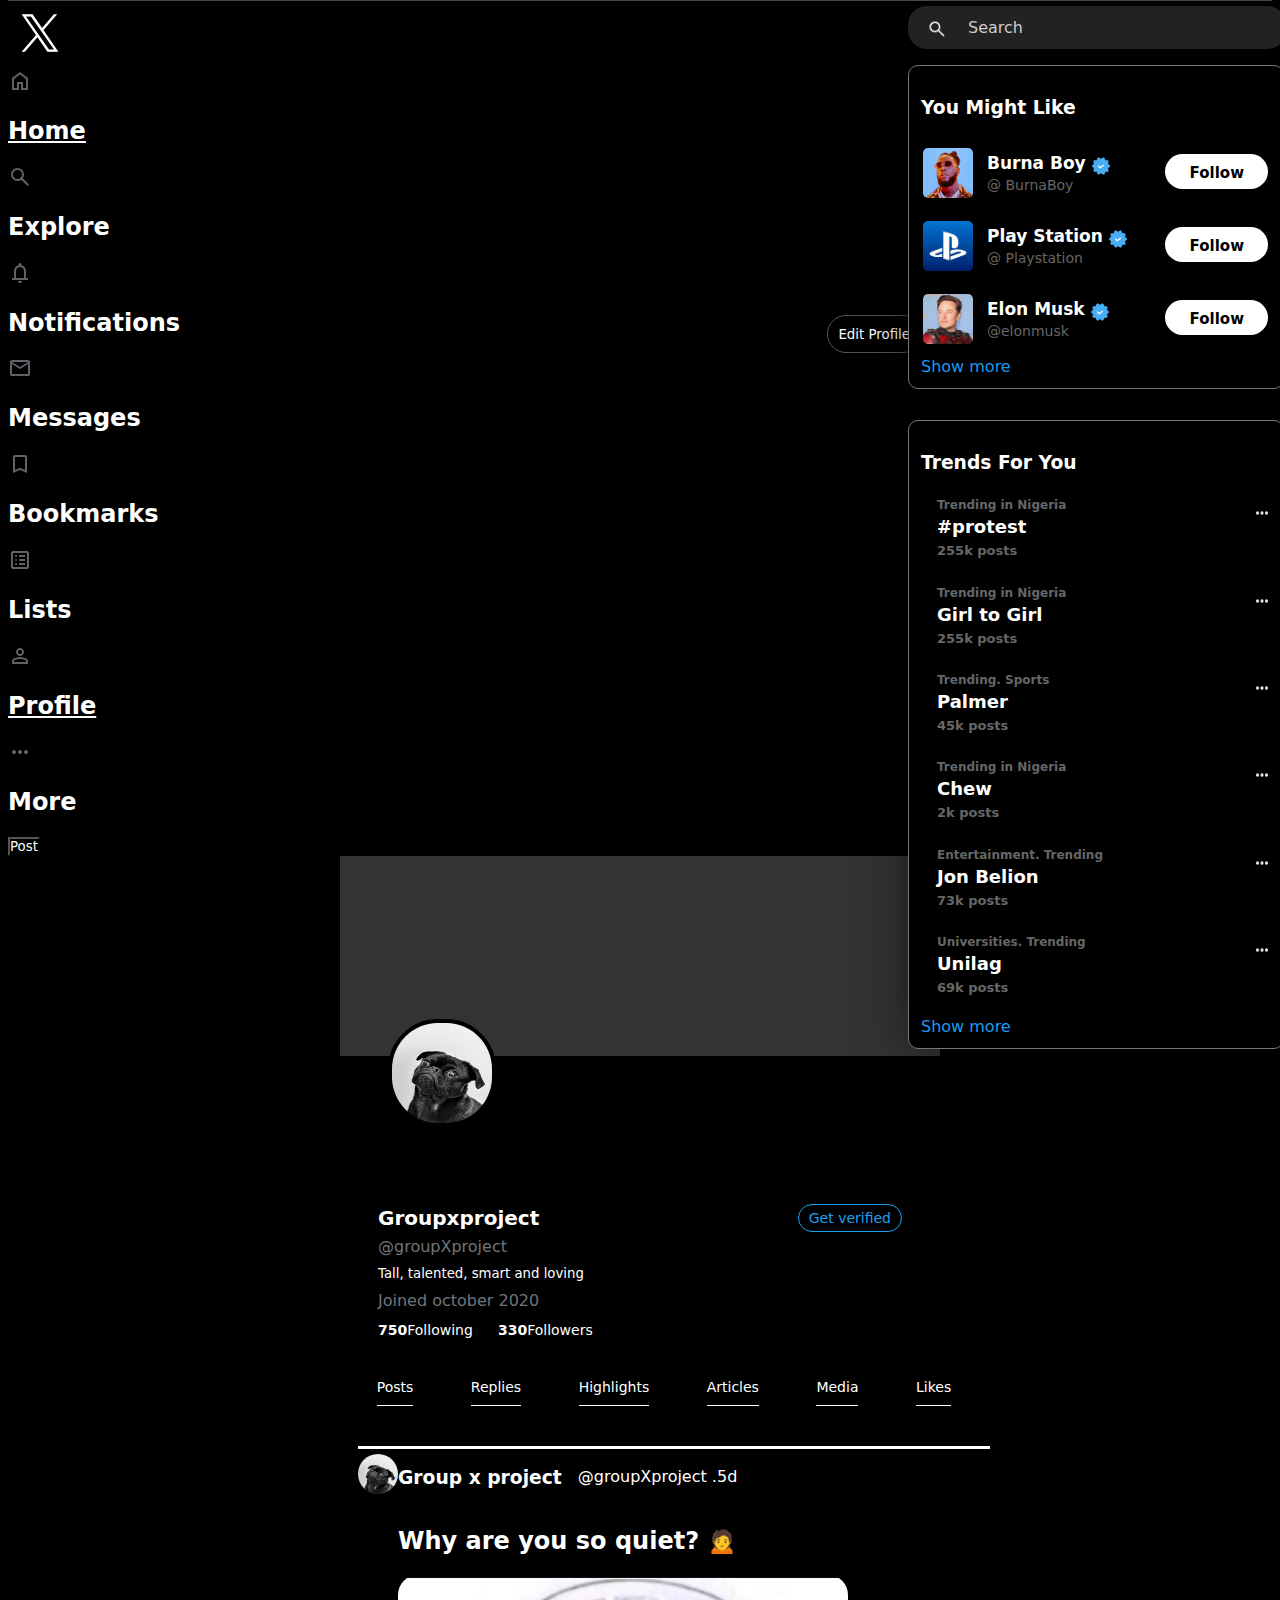
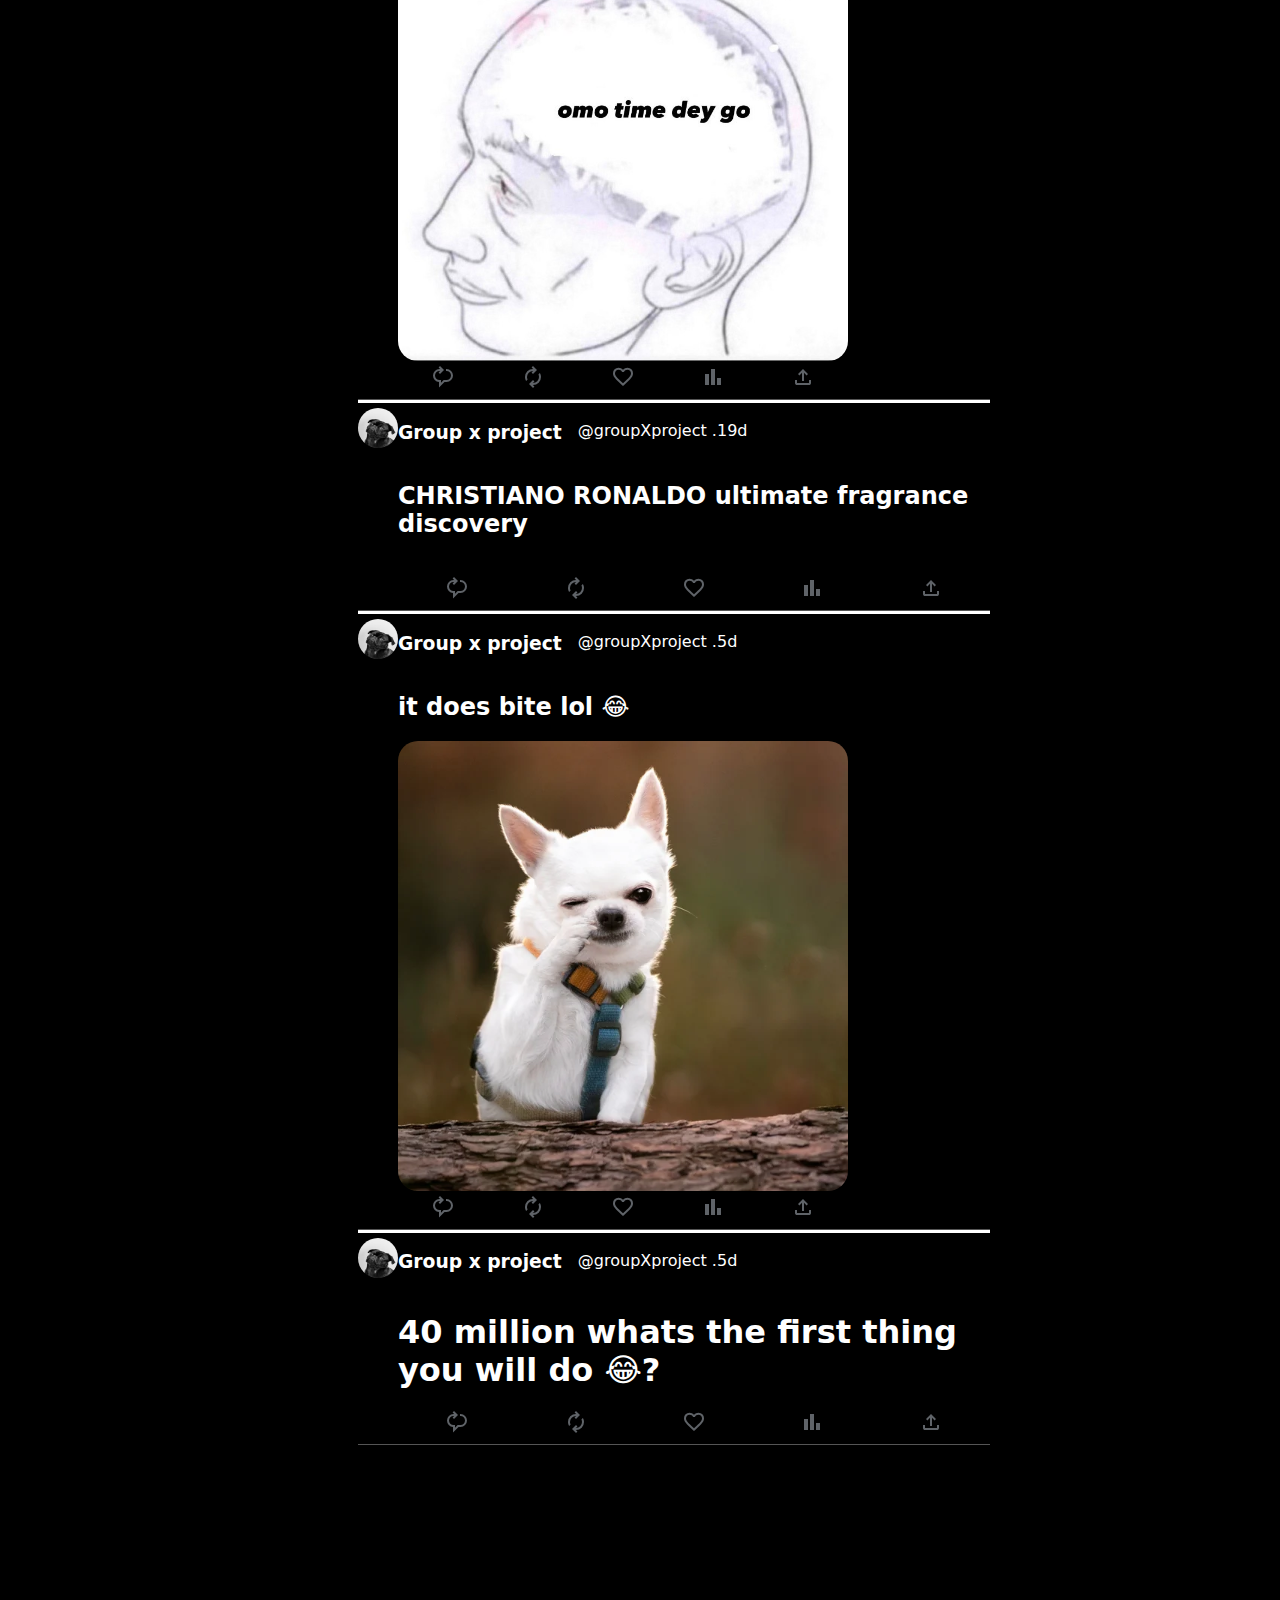
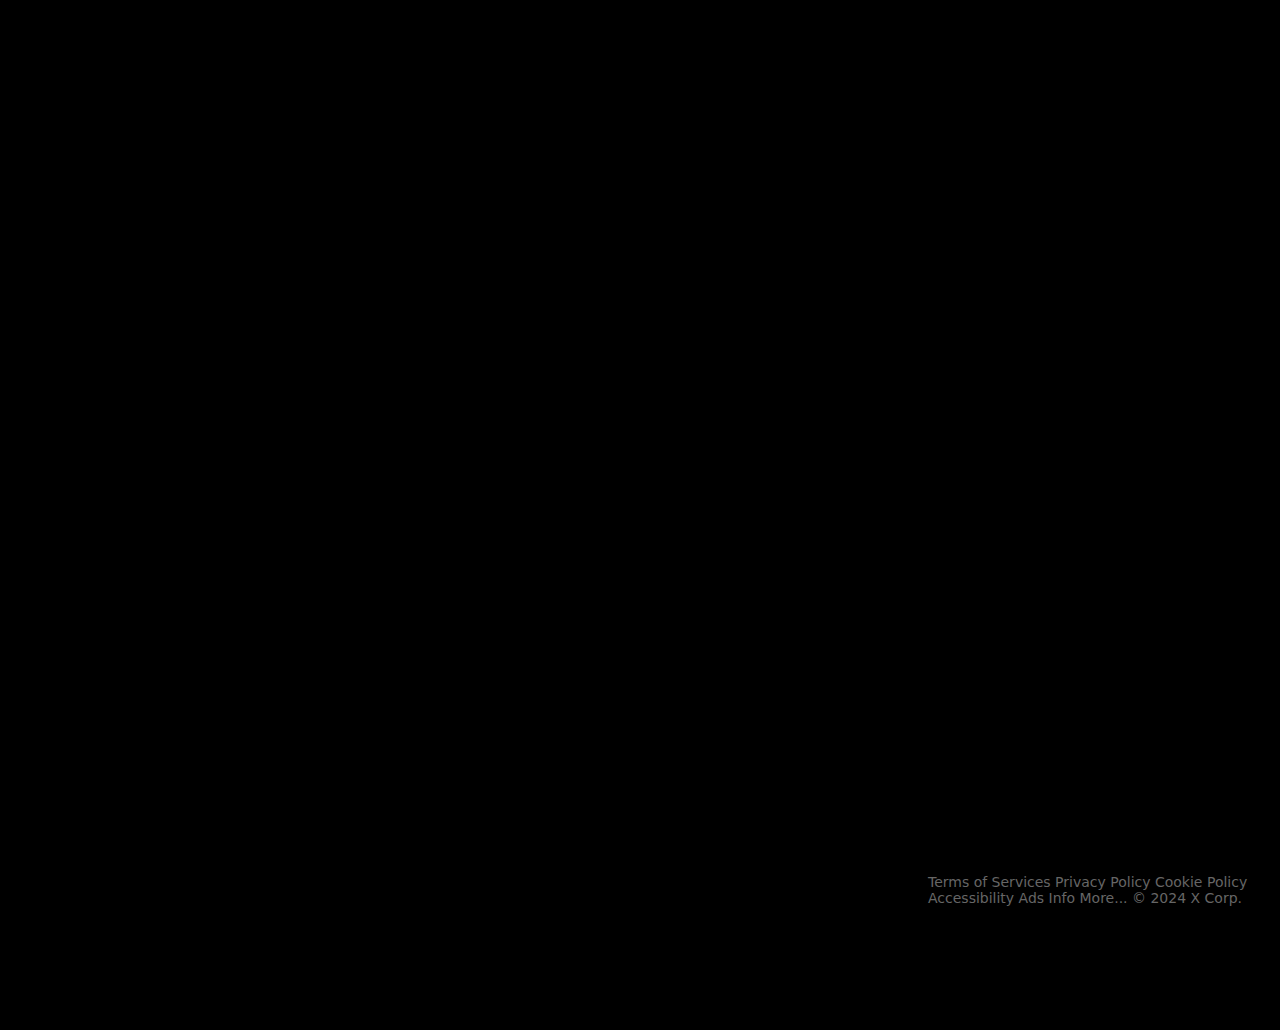
==== dikaone (1).html @ a5e3cb9b "red" ====
<!DOCTYPE html>
<html lang="en">
<head>
    <meta charset="UTF-8">
    <meta name="viewport" content="width=device-width, initial-scale=1.0">
    <title>twitter Profile</title>
    <link href="https://fonts.googleapis.com/icon?family=Material+Icons"rel="stylesheet">
    <link rel="stylesheet" href="https://cdnjs.cloudflare.com/ajax/libs/font-awesome/6.6.0/css/all.min.css" integrity="sha512-Kc323vGBEqzTmouAECnVceyQqyqdsSiqLQISBL29aUW4U/M7pSPA/gEUZQqv1cwx4OnYxTxve5UMg5GT6L4JJg==" crossorigin="anonymous" referrerpolicy="no-referrer" />

<link href="https://fonts.googleapis.com/css2?family=Open+Sans:ital,wght@0,300..800;1,300..800&family=Roboto:ital,wght@0,100;0,400;0,500;1,100;1,300;1,400&display=swap" rel="stylesheet">
    <link rel="stylesheet" href="dikaone.css">

    <link rel="stylesheet" href="explore.css">
    <link rel="preconnect" href="https://fonts.googleapis.com">
<link rel="preconnect" href="https://fonts.gstatic.com" crossorigin>
<link href="https://fonts.googleapis.com/css2?family=Roboto:ital,wght@0,100;0,300;0,400;0,500;0,700;0,900;1,100;1,300;1,400;1,500;1,700;1,900&display=swap" rel="stylesheet">

<link rel="stylesheet" href="home page.css">
    <link rel="stylesheet" href="https://fonts.googleapis.com/icon?family=Material+Icons"><link rel="stylesheet"  href="https://fonts.googleapis.com/titter.css?family=Material+Symbols+Outlined" rel="stylesheet"/>

   
</head>


<body> 
    
     <!--left nav bar -->
    <!-- sidebar starts -->
    <div class="sidebar">
        <img src="twitter (3).png" alt="twitter" class="twitter">
  
        <div class="sidebaroption active">
          <span class="Material-icons"><svg xmlns="http://www.w3.org/2000/svg" height="24px" viewBox="0 -960 960 960" width="24px" fill="#5f6368"><path d="M240-200h120v-240h240v240h120v-360L480-740 240-560v360Zm-80 80v-480l320-240 320 240v480H520v-240h-80v240H160Zm320-350Z"/></svg></span>
          <H2><a href="home page.html">Home</a></H2>
       </div>
  
          <div class="sidebaroption">
            <span class="Material-icons"><svg xmlns="http://www.w3.org/2000/svg" height="24px" viewBox="0 -960 960 960" width="24px" fill="#5f6368"><path d="M784-120 532-372q-30 24-69 38t-83 14q-109 0-184.5-75.5T120-580q0-109 75.5-184.5T380-840q109 0 184.5 75.5T640-580q0 44-14 83t-38 69l252 252-56 56ZM380-400q75 0 127.5-52.5T560-580q0-75-52.5-127.5T380-760q-75 0-127.5 52.5T200-580q0 75 52.5 127.5T380-400Z"/></svg></span>
            <H2>Explore</H2>
         </div>
  
         <div class="sidebaroption ">
           <span class="Material-icons"><svg xmlns="http://www.w3.org/2000/svg" height="24px" viewBox="0 -960 960 960" width="24px" fill="#5f6368"><path d="M160-200v-80h80v-280q0-83 50-147.5T420-792v-28q0-25 17.5-42.5T480-880q25 0 42.5 17.5T540-820v28q80 20 130 84.5T720-560v280h80v80H160Zm320-300Zm0 420q-33 0-56.5-23.5T400-160h160q0 33-23.5 56.5T480-80ZM320-280h320v-280q0-66-47-113t-113-47q-66 0-113 47t-47 113v280Z"/></svg></span>
           <H2>Notifications</H2>
         </div>
  
         <div class="sidebaroption ">
          <span class="Material-icons"><svg xmlns="http://www.w3.org/2000/svg" height="24px" viewBox="0 -960 960 960" width="24px" fill="#5f6368"><path d="M160-160q-33 0-56.5-23.5T80-240v-480q0-33 23.5-56.5T160-800h640q33 0 56.5 23.5T880-720v480q0 33-23.5 56.5T800-160H160Zm320-280L160-640v400h640v-400L480-440Zm0-80 320-200H160l320 200ZM160-640v-80 480-400Z"/></svg></span>
          <H2>Messages</H2>
        </div>
  
        <div class="sidebaroption ">
          <span class="Material-icons"><svg xmlns="http://www.w3.org/2000/svg" height="24px" viewBox="0 -960 960 960" width="24px" fill="#5f6368"><path d="M200-120v-640q0-33 23.5-56.5T280-840h400q33 0 56.5 23.5T760-760v640L480-240 200-120Zm80-122 200-86 200 86v-518H280v518Zm0-518h400-400Z"/></svg></span>
          <H2>Bookmarks</H2>
        </div>
  
        <div class="sidebaroption ">
          <span class="Material-icons"><svg xmlns="http://www.w3.org/2000/svg" height="24px" viewBox="0 -960 960 960" width="24px" fill="#5f6368"><path d="M320-280q17 0 28.5-11.5T360-320q0-17-11.5-28.5T320-360q-17 0-28.5 11.5T280-320q0 17 11.5 28.5T320-280Zm0-160q17 0 28.5-11.5T360-480q0-17-11.5-28.5T320-520q-17 0-28.5 11.5T280-480q0 17 11.5 28.5T320-440Zm0-160q17 0 28.5-11.5T360-640q0-17-11.5-28.5T320-680q-17 0-28.5 11.5T280-640q0 17 11.5 28.5T320-600Zm120 320h240v-80H440v80Zm0-160h240v-80H440v80Zm0-160h240v-80H440v80ZM200-120q-33 0-56.5-23.5T120-200v-560q0-33 23.5-56.5T200-840h560q33 0 56.5 23.5T840-760v560q0 33-23.5 56.5T760-120H200Zm0-80h560v-560H200v560Zm0-560v560-560Z"/></svg></span>
          <H2>Lists</H2>
        </div>
  
        <div class="sidebaroption ">
          <span class="Material-icons"><svg xmlns="http://www.w3.org/2000/svg" height="24px" viewBox="0 -960 960 960" width="24px" fill="#5f6368"><path d="M480-480q-66 0-113-47t-47-113q0-66 47-113t113-47q66 0 113 47t47 113q0 66-47 113t-113 47ZM160-160v-112q0-34 17.5-62.5T224-378q62-31 126-46.5T480-440q66 0 130 15.5T736-378q29 15 46.5 43.5T800-272v112H160Zm80-80h480v-32q0-11-5.5-20T700-306q-54-27-109-40.5T480-360q-56 0-111 13.5T260-306q-9 5-14.5 14t-5.5 20v32Zm240-320q33 0 56.5-23.5T560-640q0-33-23.5-56.5T480-720q-33 0-56.5 23.5T400-640q0 33 23.5 56.5T480-560Zm0-80Zm0 400Z"/></svg></span>
          <H2><a href="dikaone.html">Profile</a></H2>
        </div>
  
        <div class="sidebaroption ">
          <span class="Material-icons"></span>
          <H2></H2>
        </div>
  
        <div class="sidebaroption ">
          <span class="Material-icons"><svg xmlns="http://www.w3.org/2000/svg" height="24px" viewBox="0 -960 960 960" width="24px" fill="#5f6368"><path d="M240-400q-33 0-56.5-23.5T160-480q0-33 23.5-56.5T240-560q33 0 56.5 23.5T320-480q0 33-23.5 56.5T240-400Zm240 0q-33 0-56.5-23.5T400-480q0-33 23.5-56.5T480-560q33 0 56.5 23.5T560-480q0 33-23.5 56.5T480-400Zm240 0q-33 0-56.5-23.5T640-480q0-33 23.5-56.5T720-560q33 0 56.5 23.5T800-480q0 33-23.5 56.5T720-400Z"/></svg></span>
          <H2>More</H2>
        </div>
        <button class="sidebar_Post">Post</button>
       </div>
      <!-- sidebar ends -->
      <!--End of Left nav bar -->

     <div class="middle">
     <section class="parta">

    </section>
     </div>
     <!-- <section class="partb"> -->
        <div class="profileinfo">
            <div class="profile">
                <img src="images.jpg" alt="">
               <!-- <span> X</span>  -->
            </div>
            <!-- <div class="flex-g-1"> -->
                <div class="head">
                 <div class="bighead"><h3>Groupxproject</h3> <button class="getv">Get verified <i class="fa fa-check-circle" style="color: rgb(3, 113, 240);"></i></button></div> 
                 <div class="name"><p>@groupXproject</p> </div> 
                 <div class="bio"> <h5>Tall, talented, smart and loving</h5></div>
                  <div class="Joined"><h4>Joined october 2020 </h4></div>
                 
               <span><strong>750</strong>Following</span>
               <span><strong>330</strong>Followers</span>


            </div>
        </div>
        <button class="edit-profile">
          Edit Profile
        </button>
     </section>
        
     <div class="profile-tabs">
        <button >Posts</button>
        <button>Replies</button>
        <button>Highlights</button>
        <button>Articles</button>
        <button>Media</button>
        <button>Likes</button></div>
</section>

<!-- posts start -->
 <div class="post">
    <div class="post_avatar">
        <img src="images.jpg" alt="">
    </div>
    <div class="post_body">
        <div class="post_header">
            <div class="post_headertext">
                <h3>
                    Group x project</h3><div class="fix">@groupXproject .5d</div> 
                
            </div>
            <div class="post_headerdescription">
                <h2>Why are you so quiet? &#128589</h2></p>
            </div>
        </div>
        <img src="photo_2024-09-30_12-27-59.jpg" alt="">

        <div class="post_footer">
            <i class="material-icons"><svg xmlns="http://www.w3.org/2000/svg" height="24px" viewBox="0 -960 960 960" width="24px" fill="#5f6368"><path d="M320-60v-221q-101-8-170.5-82T80-540q0-109 75.5-184.5T340-800h27l-63-64 56-56 160 160-160 160-56-56 63-64h-27q-75 0-127.5 52.5T160-540q0 75 52.5 127.5T340-360h60v107l107-107h113q75 0 127.5-52.5T800-540q0-75-52.5-127.5T620-720h-20v-80h20q109 0 184.5 75.5T880-540q0 109-75.5 184.5T620-280h-80L320-60Z" ></svg></i>
      
                <i class="material-icons"><svg xmlns="http://www.w3.org/2000/svg" height="24px" viewBox="0 -960 960 960" width="24px" fill="#5f6368"><path d="M204-318q-22-38-33-78t-11-82q0-134 93-228t227-94h7l-64-64 56-56 160 160-160 160-56-56 64-64h-7q-100 0-170 70.5T240-478q0 26 6 51t18 49l-60 60ZM481-40 321-200l160-160 56 56-64 64h7q100 0 170-70.5T720-482q0-26-6-51t-18-49l60-60q22 38 33 78t11 82q0 134-93 228t-227 94h-7l64 64-56 56Z"/></svg></i>
                
                
                   <i class="material-icons"><svg xmlns="http://www.w3.org/2000/svg" height="24px" viewBox="0 -960 960 960" width="24px" fill="#5f6368"><path d="m480-120-58-52q-101-91-167-157T150-447.5Q111-500 95.5-544T80-634q0-94 63-157t157-63q52 0 99 22t81 62q34-40 81-62t99-22q94 0 157 63t63 157q0 46-15.5 90T810-447.5Q771-395 705-329T538-172l-58 52Zm0-108q96-86 158-147.5t98-107q36-45.5 50-81t14-70.5q0-60-40-100t-100-40q-47 0-87 26.5T518-680h-76q-15-41-55-67.5T300-774q-60 0-100 40t-40 100q0 35 14 70.5t50 81q36 45.5 98 107T480-228Zm0-273Z"/></svg></i>
                
                    <i class="material-icons"><svg xmlns="http://www.w3.org/2000/svg" height="24px" viewBox="0 -960 960 960" width="24px" fill="#5f6368"><path d="M640-160v-280h160v280H640Zm-240 0v-640h160v640H400Zm-240 0v-440h160v440H160Z"/></svg></i>
                
                   <i class="material-icons"><svg xmlns="http://www.w3.org/2000/svg" height="24px" viewBox="0 -960 960 960" width="24px" fill="#5f6368"><path d="M440-320v-326L336-542l-56-58 200-200 200 200-56 58-104-104v326h-80ZM240-160q-33 0-56.5-23.5T160-240v-120h80v120h480v-120h80v120q0 33-23.5 56.5T720-160H240Z"/></svg></i>
        </div>
    </div>
 </div>




 <div class="post">
    <div class="post_avatar">
        <img src="images.jpg" alt="">
    </div>
    <div class="post_body">
        <div class="post_header">
            <div class="post_headertext">
                <h3>
                    Group x project</h3><div class="fix">@groupXproject .19d</div> 
                
            </div>
            <div class="post_headerdescription">
                <h2>CHRISTIANO RONALDO ultimate fragrance discovery</h2></p>
            </div>
        </div>
        <div class="pic"></div>
        <img src="ronaldo.jpeg" alt="">

        <div class="post_footer">
            <i class="material-icons"><svg xmlns="http://www.w3.org/2000/svg" height="24px" viewBox="0 -960 960 960" width="24px" fill="#5f6368"><path d="M320-60v-221q-101-8-170.5-82T80-540q0-109 75.5-184.5T340-800h27l-63-64 56-56 160 160-160 160-56-56 63-64h-27q-75 0-127.5 52.5T160-540q0 75 52.5 127.5T340-360h60v107l107-107h113q75 0 127.5-52.5T800-540q0-75-52.5-127.5T620-720h-20v-80h20q109 0 184.5 75.5T880-540q0 109-75.5 184.5T620-280h-80L320-60Z" ></svg></i>
      
                <i class="material-icons"><svg xmlns="http://www.w3.org/2000/svg" height="24px" viewBox="0 -960 960 960" width="24px" fill="#5f6368"><path d="M204-318q-22-38-33-78t-11-82q0-134 93-228t227-94h7l-64-64 56-56 160 160-160 160-56-56 64-64h-7q-100 0-170 70.5T240-478q0 26 6 51t18 49l-60 60ZM481-40 321-200l160-160 56 56-64 64h7q100 0 170-70.5T720-482q0-26-6-51t-18-49l60-60q22 38 33 78t11 82q0 134-93 228t-227 94h-7l64 64-56 56Z"/></svg></i>
                
                
                   <i class="material-icons"><svg xmlns="http://www.w3.org/2000/svg" height="24px" viewBox="0 -960 960 960" width="24px" fill="#5f6368"><path d="m480-120-58-52q-101-91-167-157T150-447.5Q111-500 95.5-544T80-634q0-94 63-157t157-63q52 0 99 22t81 62q34-40 81-62t99-22q94 0 157 63t63 157q0 46-15.5 90T810-447.5Q771-395 705-329T538-172l-58 52Zm0-108q96-86 158-147.5t98-107q36-45.5 50-81t14-70.5q0-60-40-100t-100-40q-47 0-87 26.5T518-680h-76q-15-41-55-67.5T300-774q-60 0-100 40t-40 100q0 35 14 70.5t50 81q36 45.5 98 107T480-228Zm0-273Z"/></svg></i>
                
                    <i class="material-icons"><svg xmlns="http://www.w3.org/2000/svg" height="24px" viewBox="0 -960 960 960" width="24px" fill="#5f6368"><path d="M640-160v-280h160v280H640Zm-240 0v-640h160v640H400Zm-240 0v-440h160v440H160Z"/></svg></i>
                
                   <i class="material-icons"><svg xmlns="http://www.w3.org/2000/svg" height="24px" viewBox="0 -960 960 960" width="24px" fill="#5f6368"><path d="M440-320v-326L336-542l-56-58 200-200 200 200-56 58-104-104v326h-80ZM240-160q-33 0-56.5-23.5T160-240v-120h80v120h480v-120h80v120q0 33-23.5 56.5T720-160H240Z"/></svg></i>
        </div>
    </div>
 </div>

 <div class="post">
    <div class="post_avatar">
        <img src="images.jpg" alt="">
    </div>
    <div class="post_body">
        <div class="post_header">
            <div class="post_headertext">
                <h3>
                    Group x project</h3><div class="fix">@groupXproject .5d</div> 
                
            </div>
            <div class="post_headerdescription">
                <h2>it does bite lol &#128514;
                </h2></p>
            </div>
        </div>
        <img src="Funny_Dog_S.webp" alt="">

        <div class="post_footer">
            <i class="material-icons"><svg xmlns="http://www.w3.org/2000/svg" height="24px" viewBox="0 -960 960 960" width="24px" fill="#5f6368"><path d="M320-60v-221q-101-8-170.5-82T80-540q0-109 75.5-184.5T340-800h27l-63-64 56-56 160 160-160 160-56-56 63-64h-27q-75 0-127.5 52.5T160-540q0 75 52.5 127.5T340-360h60v107l107-107h113q75 0 127.5-52.5T800-540q0-75-52.5-127.5T620-720h-20v-80h20q109 0 184.5 75.5T880-540q0 109-75.5 184.5T620-280h-80L320-60Z" ></svg></i>
      
                <i class="material-icons"><svg xmlns="http://www.w3.org/2000/svg" height="24px" viewBox="0 -960 960 960" width="24px" fill="#5f6368"><path d="M204-318q-22-38-33-78t-11-82q0-134 93-228t227-94h7l-64-64 56-56 160 160-160 160-56-56 64-64h-7q-100 0-170 70.5T240-478q0 26 6 51t18 49l-60 60ZM481-40 321-200l160-160 56 56-64 64h7q100 0 170-70.5T720-482q0-26-6-51t-18-49l60-60q22 38 33 78t11 82q0 134-93 228t-227 94h-7l64 64-56 56Z"/></svg></i>
                
                
                   <i class="material-icons"><svg xmlns="http://www.w3.org/2000/svg" height="24px" viewBox="0 -960 960 960" width="24px" fill="#5f6368"><path d="m480-120-58-52q-101-91-167-157T150-447.5Q111-500 95.5-544T80-634q0-94 63-157t157-63q52 0 99 22t81 62q34-40 81-62t99-22q94 0 157 63t63 157q0 46-15.5 90T810-447.5Q771-395 705-329T538-172l-58 52Zm0-108q96-86 158-147.5t98-107q36-45.5 50-81t14-70.5q0-60-40-100t-100-40q-47 0-87 26.5T518-680h-76q-15-41-55-67.5T300-774q-60 0-100 40t-40 100q0 35 14 70.5t50 81q36 45.5 98 107T480-228Zm0-273Z"/></svg></i>
                
                    <i class="material-icons"><svg xmlns="http://www.w3.org/2000/svg" height="24px" viewBox="0 -960 960 960" width="24px" fill="#5f6368"><path d="M640-160v-280h160v280H640Zm-240 0v-640h160v640H400Zm-240 0v-440h160v440H160Z"/></svg></i>
                
                   <i class="material-icons"><svg xmlns="http://www.w3.org/2000/svg" height="24px" viewBox="0 -960 960 960" width="24px" fill="#5f6368"><path d="M440-320v-326L336-542l-56-58 200-200 200 200-56 58-104-104v326h-80ZM240-160q-33 0-56.5-23.5T160-240v-120h80v120h480v-120h80v120q0 33-23.5 56.5T720-160H240Z"/></svg></i>
        </div>
    </div>
 </div>


 <div class="post">
    <div class="post_avatar">
        <img src="images.jpg" alt="">
    </div>
    <div class="post_body">
        <div class="post_header">
            <div class="post_headertext">
                <h3>
                    Group x project</h3><div class="fix">@groupXproject .5d</div> 
                
            </div>
            <div class="post_headerdescription">
                <h1>40 million whats the first thing you will do &#128514;?</h1>
            </div>
        </div>
        <!-- <img src="photo_2024-09-30_12-27-59.jpg" alt=""> -->

        <div class="post_footer">
            <i class="material-icons"><svg xmlns="http://www.w3.org/2000/svg" height="24px" viewBox="0 -960 960 960" width="24px" fill="#5f6368"><path d="M320-60v-221q-101-8-170.5-82T80-540q0-109 75.5-184.5T340-800h27l-63-64 56-56 160 160-160 160-56-56 63-64h-27q-75 0-127.5 52.5T160-540q0 75 52.5 127.5T340-360h60v107l107-107h113q75 0 127.5-52.5T800-540q0-75-52.5-127.5T620-720h-20v-80h20q109 0 184.5 75.5T880-540q0 109-75.5 184.5T620-280h-80L320-60Z" ></svg></i>
      
                <i class="material-icons"><svg xmlns="http://www.w3.org/2000/svg" height="24px" viewBox="0 -960 960 960" width="24px" fill="#5f6368"><path d="M204-318q-22-38-33-78t-11-82q0-134 93-228t227-94h7l-64-64 56-56 160 160-160 160-56-56 64-64h-7q-100 0-170 70.5T240-478q0 26 6 51t18 49l-60 60ZM481-40 321-200l160-160 56 56-64 64h7q100 0 170-70.5T720-482q0-26-6-51t-18-49l60-60q22 38 33 78t11 82q0 134-93 228t-227 94h-7l64 64-56 56Z"/></svg></i>
                
                
                   <i class="material-icons"><svg xmlns="http://www.w3.org/2000/svg" height="24px" viewBox="0 -960 960 960" width="24px" fill="#5f6368"><path d="m480-120-58-52q-101-91-167-157T150-447.5Q111-500 95.5-544T80-634q0-94 63-157t157-63q52 0 99 22t81 62q34-40 81-62t99-22q94 0 157 63t63 157q0 46-15.5 90T810-447.5Q771-395 705-329T538-172l-58 52Zm0-108q96-86 158-147.5t98-107q36-45.5 50-81t14-70.5q0-60-40-100t-100-40q-47 0-87 26.5T518-680h-76q-15-41-55-67.5T300-774q-60 0-100 40t-40 100q0 35 14 70.5t50 81q36 45.5 98 107T480-228Zm0-273Z"/></svg></i>
                
                    <i class="material-icons"><svg xmlns="http://www.w3.org/2000/svg" height="24px" viewBox="0 -960 960 960" width="24px" fill="#5f6368"><path d="M640-160v-280h160v280H640Zm-240 0v-640h160v640H400Zm-240 0v-440h160v440H160Z"/></svg></i>
                
                   <i class="material-icons"><svg xmlns="http://www.w3.org/2000/svg" height="24px" viewBox="0 -960 960 960" width="24px" fill="#5f6368"><path d="M440-320v-326L336-542l-56-58 200-200 200 200-56 58-104-104v326h-80ZM240-160q-33 0-56.5-23.5T160-240v-120h80v120h480v-120h80v120q0 33-23.5 56.5T720-160H240Z"/></svg></i>
        </div>
    </div>
 </div>
<!--Dunsimi code-->

<div class="left-bar">
<nav>
    <div class="search-panel-container">
   
    <div class="search-box">
        <input type="text" id="searchInput" placeholder="Search" oninput="filterSuggestions()">
        <img src="images/search.png" alt="Search icon">
    </div>
    </div>

</nav>

<section class="stage1">
    
    

    <div class="recipeee">
        
        <div class="container">
            <h3>You Might Like</h3>
            <div class="text-title">
                <div class="img-el">
                    <div class="img"> <img src="images/burna.jpg" alt=" logo"></div>
                </div>
               <div class="titles">
                <span class="title"> <h3> Burna Boy</h3> <img src="images/verified.png" alt=""></span>
                <span class="text"> <p> @ BurnaBoy</p></span>
               </div> 
                <button class="btnrecipe">
                    Follow 
               </button>
            </div>
           

            <div class="text-title">
                <div class="img-el">
                    <div class="img"> <img src="images/play.jpg" alt=" logo"></div>
                </div>
               <div class="titles">
                <span class="title"> <h3> Play Station</h3> <img src="images/verified.png" alt=""></span>
                <span class="text"> <p> @ Playstation</p></span>
               </div> 

                <button class="btnrecipe">
                    Follow 
               </button>
            </div>
           
            <div class="text-title">
                <div class="img-el">
                    <div class="img"> <img src="images/elon.jpg" alt=" logo"></div>
                </div>
               <div class="titles">
                <span class="title"> <h3> Elon Musk</h3> <img src="images/verified.png" alt=""></span>
                <span class="text"> <p> @elonmusk</p></span>
               </div> 
                <button class="btnrecipe">
                    Follow 
               </button>
            </div>

            <a href="#">Show more</a>
      
        </div>
    </div>
</section>

<section class="stage2">

    

    <div class="recipeee2">
        
        <div class="container2">
            <h3>Trends For You</h3>
            <div class="text-title2">
        
                    <div class="titles2">
                        <span class="title2"> <h3> Trending in Nigeria</h3></span>
                        <span class="text2"> <p> #protest</p></span>
                        <span class="2text"> <h4> 255k posts </h4></span>
                       </div> 
                        <button class="btnrecipe2">
                      <img src="images/morehoriz.png" alt="">
                       </button>
                </div>

                <div class="text-title2">
               
                          <div class="titles2">
                              <span class="title2"> <h3> Trending in Nigeria</h3></span>
                              <span class="text2"> <p> Girl to Girl</p></span>
                              <span class="2text"> <h4> 255k posts </h4></span>
                             </div> 
                              <button class="btnrecipe2">
                            <img src="images/morehoriz.png" alt="">
                             </button>
                      </div>

                      <div class="text-title2">
                       
                              <div class="titles2">
                                  <span class="title2"> <h3> Trending. Sports</h3></span>
                                  <span class="text2"> <p> Palmer</p></span>
                                  <span class="2text"> <h4> 45k posts </h4></span>
                                 </div> 
                                  <button class="btnrecipe2">
                                <img src="images/morehoriz.png" alt="">
                                 </button>
                          </div>

                          <div class="text-title2">
                           
                                  <div class="titles2">
                                      <span class="title2"> <h3> Trending in Nigeria</h3></span>
                                      <span class="text2"> <p> Chew</p></span>
                                      <span class="2text"> <h4> 2k posts </h4></span>
                                     </div> 
                                      <button class="btnrecipe2">
                                    <img src="images/morehoriz.png" alt="">
                                     </button>
                              </div>

                              <div class="text-title2">
                               
                                      <div class="titles2">
                                          <span class="title2"> <h3> Entertainment. Trending</h3></span>
                                          <span class="text2"> <p> Jon Belion</p></span>
                                          <span class="2text"> <h4> 73k posts </h4></span>
                                         </div> 
                                          <button class="btnrecipe2">
                                        <img src="images/morehoriz.png" alt="">
                                         </button>
                                  </div>

                                  <div class="text-title2">
                                  
                                          <div class="titles2">
                                              <span class="title2"> <h3> Universities. Trending</h3></span>
                                              <span class="text2"> <p> Unilag</p></span>
                                              <span class="2text"> <h4> 69k posts </h4></span>
                                             </div> 
                                              <button class="btnrecipe2">
                                            <img src="images/morehoriz.png" alt="">
                                             </button>
                                      </div>

                                      <a href="#"> Show more</a>
            </div>
           
            </div>

             
        
    </div>
</section>

<footer>
    <div class="foot">
        <p>Terms of Services   Privacy Policy  Cookie Policy <br> Accessibility Ads Info More... &copy; 2024 X Corp. </p>
          
    </div>
</footer>


<script src="explore.js"></script>
</div>
<!-- end of Dunsimi code-->

</body>
</html>
---- dikaone.css ----
@import url('https://fonts.googleapis.com/css2?family=Open+Sans:ital,wght@0,300..800;1,300..800&family=Roboto:wght@100;300&display=swap');


*{
    /* font-family: Arial, sans-serif; */
    color: white;
    
}
body {
    background-color: black;

}


    
.middle {
    width: 100%;
    max-width: 600px;
    margin: 0 auto;
    background-color: #000;
    color: #fff;
    font-family: 'Roboto', Arial, sans-serif;
    
    
}



 .parta{
    height: 200px;
    background-color: #333;
    position: relative;

}

.profileinfo {
    padding: 20px;
    position: relative;
    left: 350px;
}

.profile img {
    width: 134px;
    height: 134px;
    border-radius: 50%;
    border: 4px solid #000;
    position: absolute;
    top: -67px;
    left: 20px;
}

.profile img {
    
        height:100px;
        width:100px;
        border-radius: 50px;
        display:flex;
        align-items:center;
        justify-content:center;
        font-size:48px;
       
       bottom: 40px;
       position: relative;
       left: 10px;

    
}

.head {
    margin-top: 0;
}

.bighead {
    display: flex;
    justify-content: space-between;
    align-items: center;
    margin-bottom: 5px;
}

.bighead h3 {
    font-size: 20px;
    font-weight: bold;
    margin: 0;
}

.getv {
    background-color: #000;
    color: #1DA1F2;
    border: 1px solid #1DA1F2;
    border-radius: 20px;
    padding: 5px 10px;
    font-size: 14px;
    cursor: pointer;
    margin-right: 700px;
}

.name p {
    color: #6e767d;
    margin: 0 0 10px 0;
}

.bio h5 {
    margin: 0 0 10px 0;
    font-weight: normal;
}

.Joined h4 {
    color: #6e767d;
    font-weight: normal;
    margin: 0 0 10px 0;
}

.head span {
    margin-right: 20px;
    font-size: 14px;
}

.head span strong {
    font-weight: bold;
}

.edit-profile{
    position:absolute;
    top: 35%;
    right: 28%;
    background:black;
    color:#fff;
    border-radius: 2em;
    border: 1px solid #555;
    padding:0.8em;
    cursor: pointer;
}

.profile-tabs {
    display: flex;
    justify-content: space-around;
    padding: 10px;
    position: relative;
    top: 10px;
    left: 330px;
    width: 50%;
}

.profile-tabs button:hover {
    background-color: #ddd;
    border-radius: 5px;
    border-bottom: 1px solid #1DA1F2;
}
.profile-tabs button {
    cursor: pointer;
    font-size: 14px;
    border: none;
    background-color: transparent;
    color: white;
    border-bottom: 1px solid;
    padding-bottom: 10px;    
}

.post_avatar img {
    border-radius: 50%;
    height: 40px;
    width: 40px;
    position: relative;
    top: 5px;
    size: 100px;
}

.post {
  display: flex;
  border-bottom: 1px solid #555;
  padding-bottom: 10px;
  border-top: 3px solid;
  top: 40px;
  position: relative;
  left: 350px;
  width: 50%;
}

.post_headertext {
    display: flex;
    gap: 1rem;
}
.fix {
    position: relative;
    top: 18px;
}
.post_footer{
    justify-content: space-around;
    position: relative;
    display: flex;
}
.pic img {
    size: 100px;
    position: relative;
    width: 100px;
    height: 100px;
}

.post_body img{
    width: 450px;
    object-fit: contain;
    border-radius: 20px;
}
---- explore.css ----
@import url('https://fonts.googleapis.com/css2?family=Roboto:ital,wght@0,100;0,300;0,400;0,500;0,700;0,900;1,100;1,300;1,400;1,500;1,700;1,900&display=swap');


*{
    background-color: black;
    color: white;
    padding: 0;
    font-family: system-ui, -apple-system, BlinkMacSystemFont, 'Segoe UI', Roboto, Oxygen, Ubuntu, Cantarell, 'Open Sans', 'Helvetica Neue', sans-serif;
} 
body{
    margin-top: 0;
    font-family: inherit;
}


.search-box {
    display: flex;
    margin-bottom: 10px;
    position: relative; 
    width: 380px;
    height: 45px;
    margin: 0 880px;
    left: 27px;
    top: 5px;
    bottom: unset;
    position: fixed;
    z-index: 1;
    transition: all 0.3s ease;
}
.search-box.active {
    box-shadow: 0 0 10px #000;
}
.search-box.active input {
    background-color: #000;
    border-color: rgb(29, 155, 240);
}
.search-box.active input::placeholder {
    color: #888;
}
.search-box.active img {
    background-color: #000;
}
.search-box input {
    width: 100%;
    padding: 15px;
    border: 1px solid #000;
    border-radius: 20px;
    outline: none;
    font-size: 16px;
    padding-left: 60px;
    background-color: #222;
    
}
.search-box input[type="text"]:focus{
    box-shadow: 0 0 5px rgba(0, 0, 0, 0.1);   

}

.search-box input[type="text"]:focus::-webkit-input-placeholder {
    color: #444;
    margin: 23px;

    
}
.search-box input[type="text"]::-webkit-input-placeholder {
    color: #ccc;
    font-size: 16px; 
}

.search-box img {
    position: absolute;
    top: 14px; 
    left: 20px; 
    width: 20px;
    height: 20px;
    background-color: transparent;
    
}
.stage1{
    display: flex;
    flex-direction: row;
    align-items: center;
    justify-content: space-between;
    margin-right: 0;
}
.recipeee{
    display: grid;
    flex-direction: row;
    gap: 10px;

}
.text-title img{
    width: 50px;
    border-radius: 5px;
}
.text-title{
    margin-left: 2px;
    display: flex;

}
.img-el{
    width: 4px;
    height: 4px;
    margin-top: 10px;

}
.titles{
    display: grid;
    margin-left: 60px;
    line-height: 0;
    padding-bottom: 10px;
}
.text-title h3{
    font-size: 17px;
    font-weight: bold;
    margin-top: 25px;
}

.text-title p{
    font-size: 14px;
    color: #666;
    margin-top: 5px;
   
}

.title img{
    height: 20px;
    width: 20px;
    margin-top: 18px;
    margin-left: 5px;
    
} 
.title{
    display: flex;
    
}
.container{
    display: grid;
    padding: 12px;
    box-shadow: 0px 0px 50px rgba(0, 0, 0, 0.5);
    align-items: center;
    justify-content: space-between;
    flex-direction: row;
    height: 340 px;
    width: 350px;
    gap: 2px;
    margin: 5px 900px;
    border: 1px solid #777;
    border-radius: 10px;
    position: absolute;
    top: 60px;
    left: auto; 
}
.container a, .container2 a{
    text-decoration: none;
    color: rgb(29, 155, 240)

}

.btnrecipe{
    width: 70px;
    height: 35px;
    margin: 10px 2px;
    padding: 10px 25px;
    border: none;
    border-radius: 20px;
    background-color: white;
    cursor: pointer;
    color: black;
    margin-left: 50px;
    float: right;
    clear: both;
    margin-left: 0;
    margin-right: 0;
    position: absolute;
    right: 15px;   
    margin: 0;
    width: auto;
    margin-top: 16px;
    padding-right: 24px;
    font-size: 15px;
    font-weight: bold;
}


.nav{
    position: absolute;
    
}

.left-bar{
    width: 100%;
    max-width: 600px;

}
.stage2{
    display: flex;
    flex-direction: row;
    align-items: center;
    justify-content: space-between;
    margin-right: 0;
}
.recipeee2{
    display: grid;
    flex-direction: row;
    gap: 10px;

}
.text-title2 img{
    width: 50px;
    border-radius: 5px;
}
.text-title2{
    display: flex;
    margin-left: 1px;

}
.img-el2{
    width: 4px;
    height: 4px;
    margin-top: 10px;

}
.titles2{
    display: grid;
    margin-left: 15px;
    line-height: 0;
    padding-bottom: 10px;
}
.text-title2 h3{
    font-size: 12px;
    color: #666;
    

    
}

.text-title2 p{
    font-size: 18px;
    font-weight: bold;
    margin-top: 10px;
 
}
.text-title2 h4{
    font-size: 13px;
    color: #666;
    margin-top: 6px;
}
.container2{
    display: grid;
    padding: 12px;
    box-shadow: 0px 0px 50px rgba(0, 0, 0, 0.5);
    align-items: center;
    justify-content: space-between;
    flex-direction: row;
    height: 340 px;
    width: 350px;
    gap: 2px;
    margin: 380px 900px;
    border: 1px solid #777;
    border-radius: 10px;
    position: absolute;
    top: 40px;
    left: auto;
       
}
.btnrecipe2{
    width: 50px;
    height: 20px;
    padding: 10px 15px;
    border: none;
    border-radius: 20px;
    background-color: transparent;
    cursor: pointer;
    color: black;
    margin-left: 150px;
    margin-top: 20px;
    align-items: end;
    float: right;
    clear: both;
    margin-left: 0;
    margin-right: 0;
    position: absolute;
    right: -12px;  
    margin: 0;
    width: auto;
    padding-right: 24px;
}

.btnrecipe2   :active{
    background-color: transparent;
    
}
.btnrecipe2 img{
    height: 20px;
    width: 18px;
    padding: 0;
}

footer{
    margin-top: 1045px;
    margin-left: 910px;
    color: #666; 
    padding: 10px; 
    margin-bottom: 100px;
}
.foot p{
    font-size: 14px;
    color: #666;
}


@media screen and (max-width: 1200px) {
    .search-box {
        margin: 0 auto;
        left: 0;
        right: 0;
        width: 90%;
        max-width: 380px;
    }

    .container, .container2 {
        margin: 5px auto;
        left: 0;
        right: 0;
        width: 90%;
        max-width: 350px;
    }

    .container2 {
        top: 420px; 
    }

    footer {
        margin-top: 800px;
        margin-left: 0;
        text-align: center;
        width: 100%;
    }
}

@media screen and (max-width: 600px) {
    .search-box {
        top: 10px;
    }

    .container, .container2 {
        padding: 8px;
    }

    .text-title h3, .text-title2 p {
        font-size: 16px;
    }

    .text-title p, .text-title2 h3, .text-title2 h4 {
        font-size: 12px;
    }

    .btnrecipe, .btnrecipe2 {
        padding: 8px 16px;
        font-size: 14px;
    }
}
---- home page.css ----
/*Right nav bar styles */
body{
    background: black;
    border-top: 1px solid rgb(72, 70, 70);
}

.layout{
    margin: 0 70%;
    max-width: 360px;
   
   
    
}
.layout_right-sidebar{
    position: static;
    width: 360px;
    box-shadow: rgb(50, 49, 49);
}

:root{
    --ligt-bg:white;
    --light-primary: rgb(247,249, 250);
    --ligt-secondary: rgb(240,242 243);
    --light-divider: rgb(235,237, 238);


    --dark-bg:black;
    --dark-primary:#15181c;
    --dark-secondary:#2f3336;
    --dark-divider:#2f3336;

    --hightlight-color:#50b7f5;

}
.light-theme {
    --background-color:var(--light-bg);
    --primary-bg: var(--light-primary);
    --secondary-bg:var(--light-secondary);
    --divider:var(--light-divider);
}

.dark-theme {
    --background-color:var(--dark-bg);
    --primary-bg: var(--dark-primary);
    --secondary-bg:var(--dark-secondary);
    --divider:var(--light-divider);
    color:white !important;
}
.trends-for-you{
    border-radius: 29px;
    background:black;
    color: white;
    color-scheme: black;
    border:1px solid rgb(88, 87, 87);
    margin-top: 20px;
   
    
}
.trends-for-you_block{
    border-bottom: 2px solid #0e0e0f;
    padding: 10px 15px;
}
.trends-for-you_heading{
    font-size: 19px;
    font-weight: bold;
    color: white;
    
}
.trends-for-you_meta-information{
    font-size: x-small;
    font-weight: 300;
    color: #657786;
}
.trends-for-you_trends-name{
    font-size: 15px;
    font-family: 'Gill Sans', 'Gill Sans MT', Calibri, 'Trebuchet MS', sans-serif;
    color:whitesmoke;
    font-weight: bold;
    margin-top: 2px;
}

.subsribe_premium_heading{
    font-size: 18px;
    font-family: 'Gill Sans', 'Gill Sans MT', Calibri, 'Trebuchet MS', sans-serif;
    font-weight: bolder;
    color :white;
}
.subscribe-button{
    font-family: 'Gill Sans', 'Gill Sans MT', Calibri, 'Trebuchet MS', sans-serif;
    padding-bottom: 15px;
    padding-left: 10px;
    text-align: left;
  text-decoration: none;
  border-radius: 100%;
}
.button{
    font-family: 'Gill Sans', 'Gill Sans MT', Calibri, 'Trebuchet MS', sans-serif;
    font-size: 11pt;
    font-weight: bold;
    border: 0cap;
    border-radius: 20px;
    padding-left: 16px;
    padding-right: 16px;
    padding-bottom: 9px;
    padding-top:9px;
    margin-bottom: 1%;
    color: white;
    background-color:#50b7f5;
    box-shadow: none;
    cursor: pointer;
}
.subscribe_premium_block{
    background: black;
    border-radius: 24px;
    border:1px solid rgb(88, 87, 87);
    margin-top: 10px;
    margin-bottom:9px;
    padding-left: 18px;
    font-weight: 3rem;
    color: white;
    
}





.search-bar{
    position: sticky;
    display: flex;
    align-items: center;
    padding: 0.5rem 1rem;
    margin-top: 10px;
    margin-bottom: 5px;
    margin-left: 10px;
    border-radius: 4rem;
    background-color:rgb(39, 37, 37) ;
    color: white;

}
.search-bar input{
    flex: 1rem;
  background-color: var(--background-grey);
  border: none;
  color: var(--light-grey);
  font-family: "Chirp", sans-serif;
  font-size: 1rem;
  cursor:pointer;
}
.search-icon,
.setting-icon{
    height: 1.2rem;
    width: 1.2rem;
    cursor: pointer;
}
.search-bar input:focus{
    outline:none;
}
/* messaging div starts*/
.messaging-div{
    align-items: center;
    align-content: space-between;
    position: fixed;
    bottom: 0%;
    width:21rem ;
    background: black;
    box-shadow:1px 1px rgb(43, 42, 42) ;
    border-radius: 15px;
    border-bottom: 0;
    border-top-color: whitesmoke;
    display: flex;
    align-items: center;
    margin: 20px;
    
    
    
}
.messaging-heading{
    display: flex;
    justify-content: space-evenly;
    align-items: center;
    align-content: space-between;
    size:30px;

    
    color:white;
    padding-left: 15px;
    padding-top:5px;
    font-weight: 1.3rem;
    font-size:11pt;
    font-family:'Franklin Gothic Medium', 'Arial Narrow', Arial, sans-serif;
}
.material-icons{
    display: flex;
    justify-content: space-evenly;
    align-items: center;
    align-content: space-between;

}
.messaging-div{
    color: white;
   
}
/* messaging div ends*/

/* who to follow starts*/

.who_to_follow_heading{
    font-size: 9pt;
    font-weight: 900;
    font-family:'Franklin Gothic Medium', 'Arial Narrow', Arial, sans-serif;
    text-align: 0;
    padding-left: 15px;
    padding-top:15px;
    color:white;
}
.who-to-follow{
    height: auto;
    margin: 0 auto;
    border-radius: 24px;
    background: black;
    margin-top: 15px;
    border:1px solid rgb(88, 87, 87);
}

.profile-information{
    flex-grow: 1;
    margin: 22px 22px 16;
    padding: 0 10px;
    color:white ;
    font-size: 15px;
    font-family: 'Gill Sans', 'Gill Sans MT', Calibri, 'Trebuchet MS', sans-serif;
}
  
.divider{
    display: block;
    width: 100%;
    border-top:1px solid var(--secondary-bg);
    border-color: none;
}
.profile{
    display: flex;
    flex-wrap:nowrap;
    width: 100%;
    min-width: 100%;
    max-width: 100%;
    padding: 10px 0%;
    align-items: center;
    align-content: stretch;
    justify-content: space-between;
    justify-items: stretch;


}
.profie:hover,
.show-more:hover{
    background-color: var(--secondary-bg)
}

.username{
    font-size: x-small;
    color: #657786;
    font-family: 'Gill Sans', 'Gill Sans MT', Calibri, 'Trebuchet MS', sans-serif;
    font-weight: bold;
    margin-top: 2px;

}
.profile-pic {
    display:block;
    height: 50px;
    width: 50px;
    border-radius: 50%;
    background-position: top;
    background-size:cover;

}

.img-one{
    background-image: url([data-uri]);
}

.img-two{
    background-image: url(https://encrypted-tbn0.gstatic.com/images?q=tbn:ANd9GcQxpTUa9fwIslsJV9h_u55F2HM6MgCcd7Lg0A&s);
}

.img-three{
    background-image: url(https://encrypted-tbn0.gstatic.com/images?q=tbn:ANd9GcQxpTUa9fwIslsJV9h_u55F2HM6MgCcd7Lg0A&s);
}

.display-name,
.username{
    display: block;
}
.display-name{
    font-weight: 700;
}
.follow-btn{
    background-color:inherit;
    border:0 solid var(--hightlight-color);
    border-radius: 16px;
    color: var(--hightlight-color);
    padding: 6px 16px;
    outline: none;
    font-weight: 900;

    margin-right: 10px;
}

.followed{
    background: var(--hightlight-color);
    color:white;
}
.show-more{
    display: block;
    text-decoration: none;
    border-bottom-left-radius: inherit;
    border-bottom-right-radius: inherit;
    padding:15px 25px 25px 15px;
    
}
.show-more-two{
    display: block;
    text-decoration: none;
    border-bottom-left-radius: inherit;
    border-bottom-right-radius: inherit;
    padding:15px 25px 25px 15px;
    margin: 30px;;
}


.material-icons2{
    display: flex;
    align-items: center;
    align-content: space-between;
    size: 30px;
    color: white;
}
/* who to follow ends*/


/* Media Queries */
@media only screen and (max-width: 1200px) {
   
    .layout_right-sidebar-container {
      width: 70%;
      color: transparent;
    }
  
  }
  @media only screen and (max-width: 1000px){
  }
  

/* End of right nav bar styles */
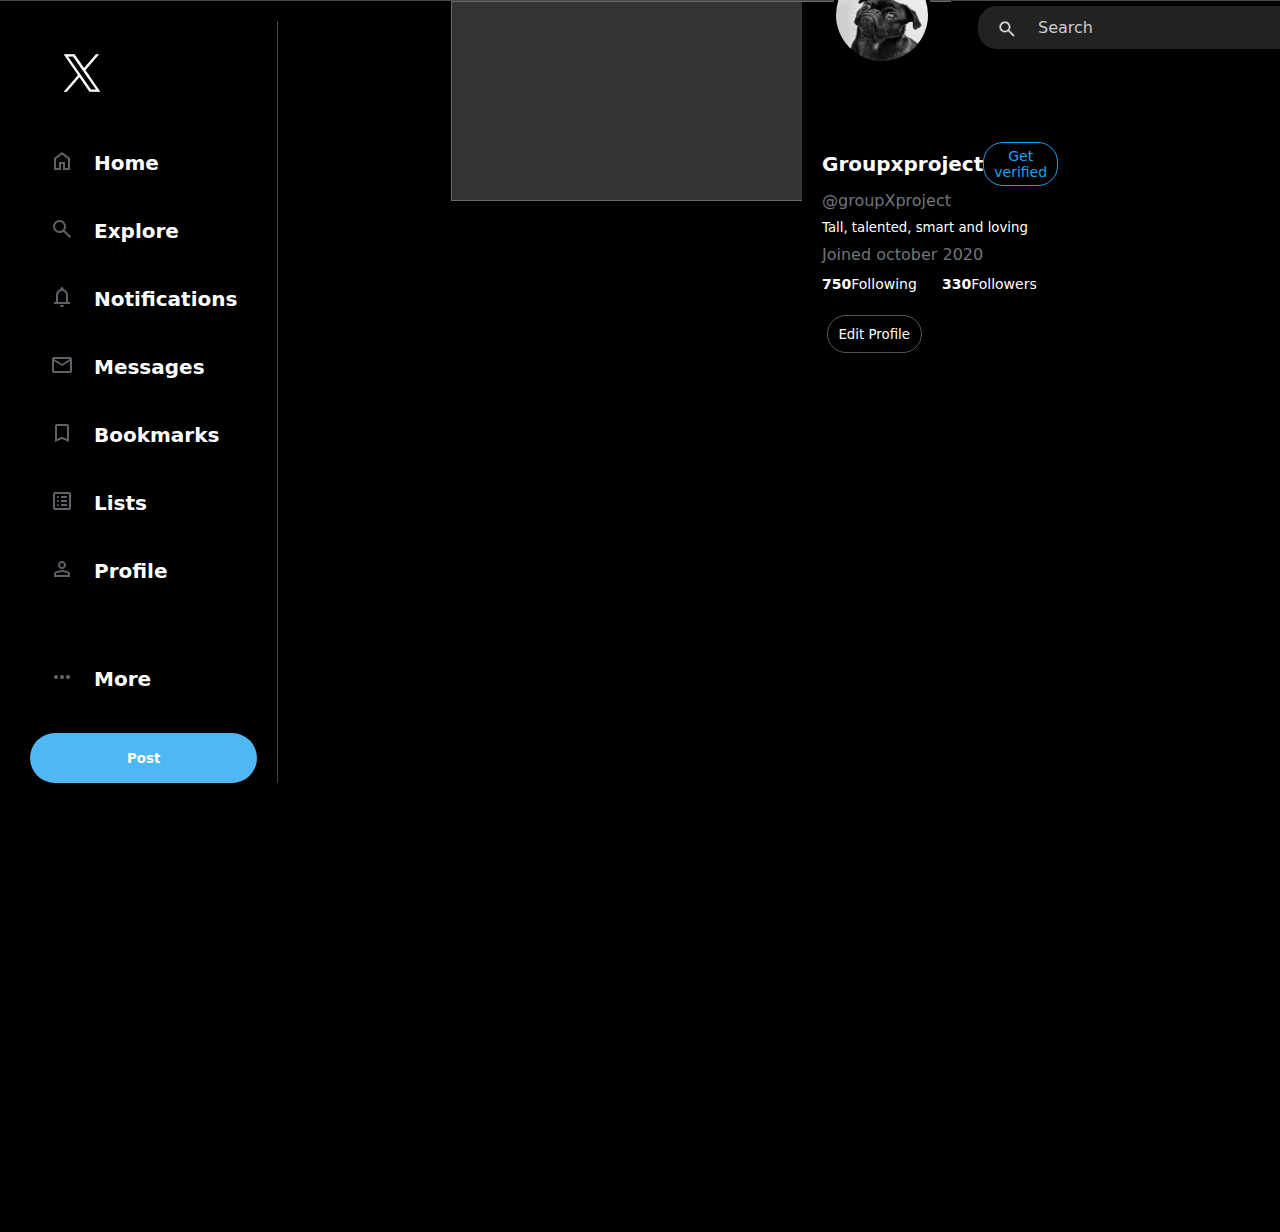
==== commit e5c28ab1: "fejiro" ====
--- a/dikaone (1).html
+++ b/dikaone (1).html
@@ -17,7 +17,7 @@
 
 <link rel="stylesheet" href="home page.css">
     <link rel="stylesheet" href="https://fonts.googleapis.com/icon?family=Material+Icons"><link rel="stylesheet"  href="https://fonts.googleapis.com/titter.css?family=Material+Symbols+Outlined" rel="stylesheet"/>
-
+<link rel="stylesheet" href="Dan.css">
    
 </head>
 
@@ -78,10 +78,12 @@
       <!-- sidebar ends -->
       <!--End of Left nav bar -->
 
-     <div class="middle">
+    
      <section class="parta">
 
-    </section>
+        <div class="middle">
+
+    
      </div>
      <!-- <section class="partb"> -->
         <div class="profileinfo">
@@ -114,7 +116,7 @@
         <button>Articles</button>
         <button>Media</button>
         <button>Likes</button></div>
-</section>
+     
 
 <!-- posts start -->
  <div class="post">
@@ -250,9 +252,10 @@
         </div>
     </div>
  </div>
+</section>
 <!--Dunsimi code-->
 
-<div class="left-bar">
+
 <nav>
     <div class="search-panel-container">
    
@@ -418,7 +421,6 @@
 
 
 <script src="explore.js"></script>
-</div>
 <!-- end of Dunsimi code-->
 
 </body>
--- a/dikaone.css
+++ b/dikaone.css
@@ -16,9 +16,8 @@
     
 .middle {
     width: 100%;
-    max-width: 600px;
-    margin: 0 auto;
-    background-color: #000;
+    
+    background-color: #e000;
     color: #fff;
     font-family: 'Roboto', Arial, sans-serif;
     
@@ -29,8 +28,11 @@
 
  .parta{
     height: 200px;
+    width: 200%;
     background-color: #333;
-    position: relative;
+    max-width: 500px;
+    margin: 0 35%;
+    border:1px solid rgb(106, 104, 104) ;
 
 }
 
--- a/explore.css
+++ b/explore.css
@@ -19,7 +19,7 @@
     position: relative; 
     width: 380px;
     height: 45px;
-    margin: 0 880px;
+    margin: 0 950px;
     left: 27px;
     top: 5px;
     bottom: unset;
@@ -81,7 +81,9 @@
     flex-direction: row;
     align-items: center;
     justify-content: space-between;
-    margin-right: 0;
+   
+    margin: 0 5%;
+    max-width: 360px
 }
 .recipeee{
     display: grid;
@@ -188,17 +190,16 @@
     
 }
 
-.left-bar{
-    width: 100%;
-    max-width: 600px;
-
-}
+
+
+
 .stage2{
     display: flex;
     flex-direction: row;
     align-items: center;
     justify-content: space-between;
-    margin-right: 0;
+    margin: 0 5%;
+    max-width: 360px
 }
 .recipeee2{
     display: grid;
--- a/Dan.css
+++ b/Dan.css
@@ -0,0 +1,85 @@
+*{
+    margin: 0;
+    padding: 0;
+    box-sizing: border-box;
+    }
+
+body{
+    --twitter-color:#50b7f5;
+    --twitter-background:#121415;
+}
+
+.sidebaroption{
+    display: flex;
+    align-items: center;
+    cursor: pointer;
+}
+
+.sidebaroption .Material-icons, .twitter{
+    padding: 20px;
+}
+
+.sidebaroption h2{
+    font-weight: 800;
+    font-size: 20px;
+    margin-right: 20px;
+}
+
+.sidebaroption:hover{
+    background-color: rgb(58, 56, 56);
+    border-radius: 30px;
+    color: var(--twitter-color);
+    transition: color 100ms ease-out;
+
+}
+
+.sidebaroption.active{
+    color:var(--twitter-color);
+}
+
+.sidebar_Post{
+    width: 100%;
+    background-color: var(--twitter-color);
+    border: none;
+    color:white;
+    font-weight: 900;
+    border-radius: 30px;
+    height: 50px;
+    margin-top: 20px;
+}
+
+body{
+    display: flex;
+    height: 100vh;
+    max-width: 1300px;
+    margin-left: auto;
+    margin-right: auto;
+    padding: 0 10px;
+    color: white;
+}
+
+.sidebar{
+    border-right: 1px solid var(#575652);
+    flex: 0.2;
+    min-width: 250px;
+    margin-top: 20px;
+    padding-left: 20px;
+    padding-right: 20px;
+    background: black;
+    position: fixed;
+    border-right: 1px solid rgb(72, 70, 70);
+    
+    
+}
+
+.twitter{
+    color: white;
+    font-size: 20px;
+}
+a{
+    text-decoration: none;
+    color: white;
+}
+a:hover{
+    color: var(--twitter-color);
+}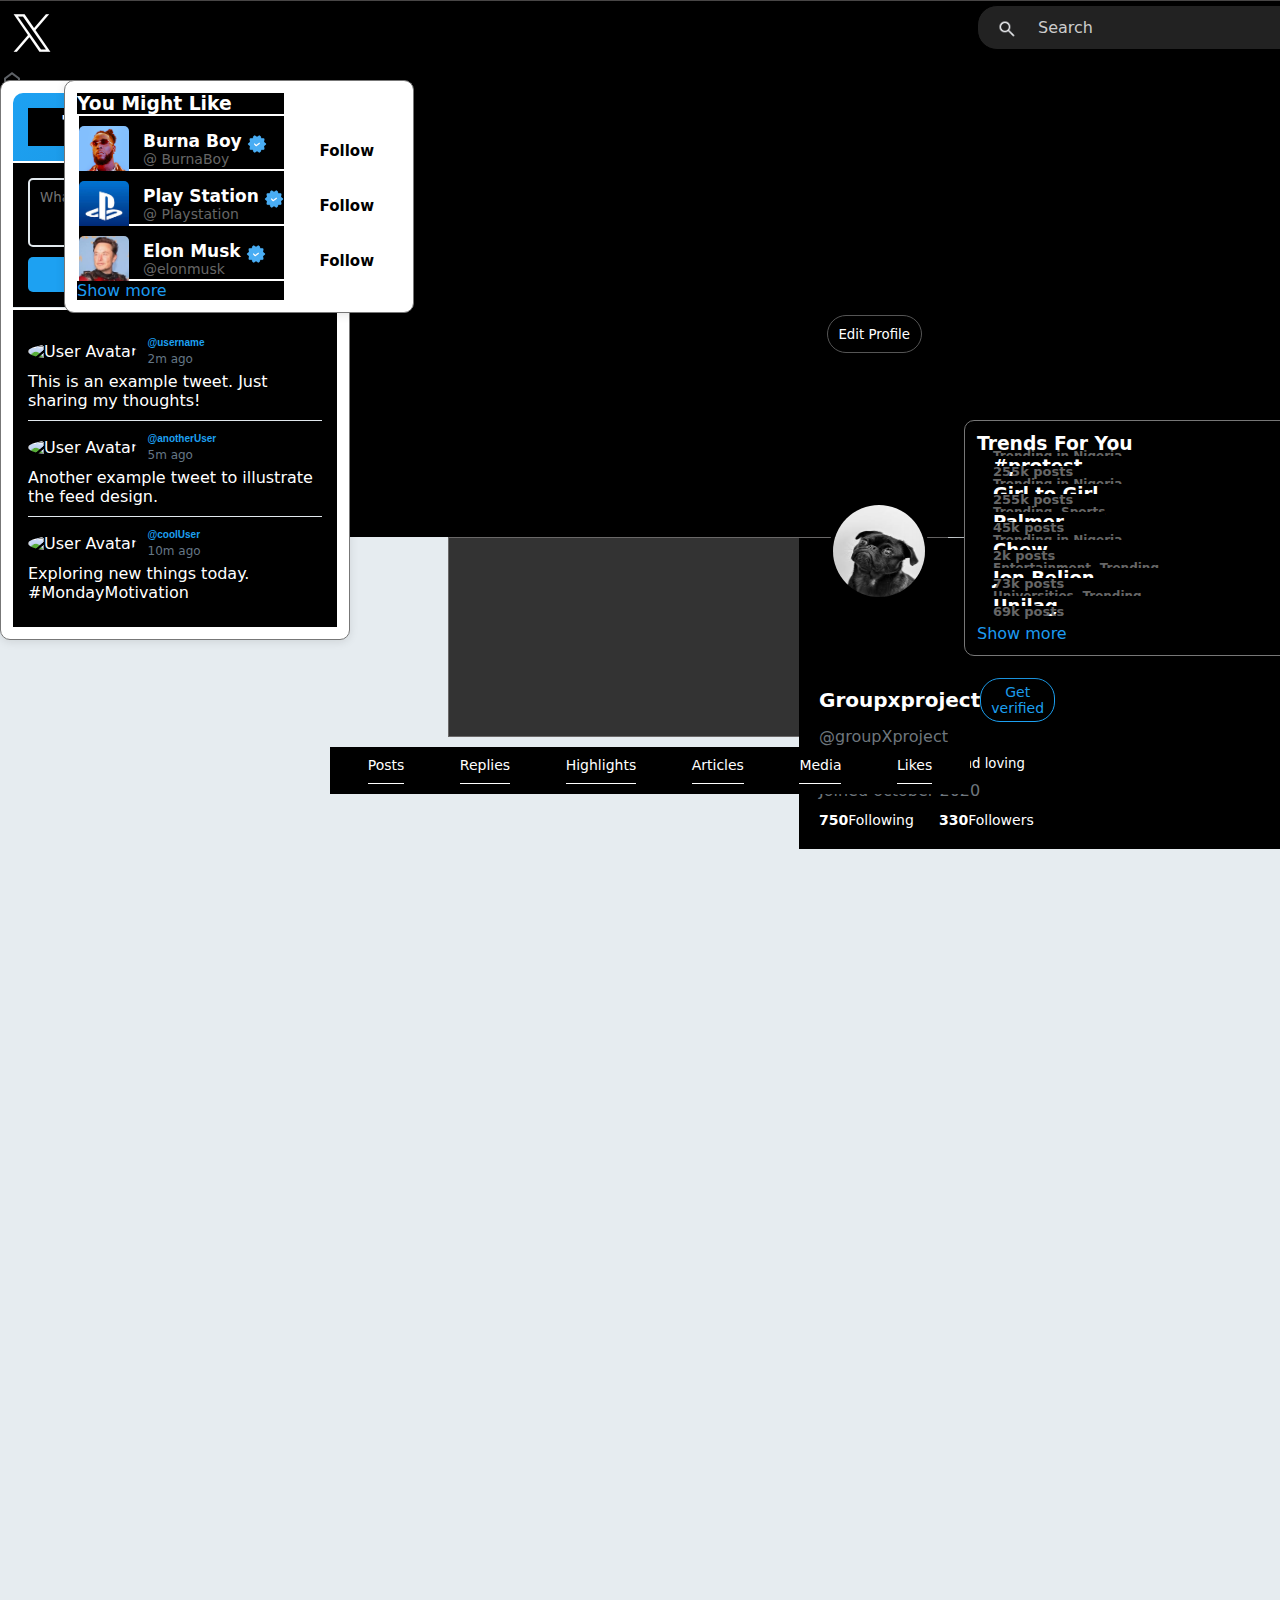
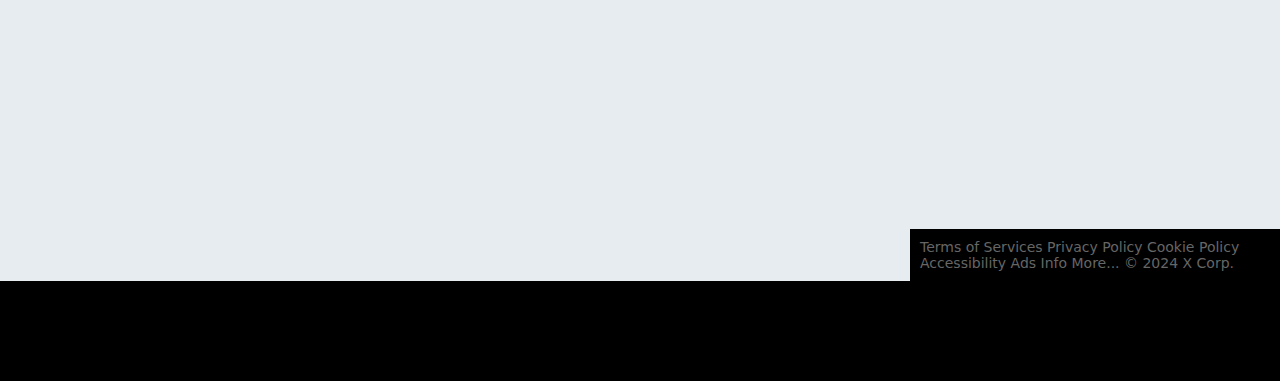
==== commit e28258e5: "jj" ====
--- a/dikaone (1).html
+++ b/dikaone (1).html
@@ -18,13 +18,14 @@
 <link rel="stylesheet" href="home page.css">
     <link rel="stylesheet" href="https://fonts.googleapis.com/icon?family=Material+Icons"><link rel="stylesheet"  href="https://fonts.googleapis.com/titter.css?family=Material+Symbols+Outlined" rel="stylesheet"/>
 <link rel="stylesheet" href="Dan.css">
+<link rel="stylesheet" href="feed.css">
    
 </head>
 
 
 <body> 
-    
-     <!--left nav bar -->
+    <div class="leftbar">
+ <!--left nav bar -->
     <!-- sidebar starts -->
     <div class="sidebar">
         <img src="twitter (3).png" alt="twitter" class="twitter">
@@ -78,6 +79,9 @@
       <!-- sidebar ends -->
       <!--End of Left nav bar -->
 
+
+    </div>
+    
     
      <section class="parta">
 
@@ -119,140 +123,51 @@
      
 
 <!-- posts start -->
- <div class="post">
-    <div class="post_avatar">
-        <img src="images.jpg" alt="">
-    </div>
-    <div class="post_body">
-        <div class="post_header">
-            <div class="post_headertext">
-                <h3>
-                    Group x project</h3><div class="fix">@groupXproject .5d</div> 
-                
-            </div>
-            <div class="post_headerdescription">
-                <h2>Why are you so quiet? &#128589</h2></p>
-            </div>
-        </div>
-        <img src="photo_2024-09-30_12-27-59.jpg" alt="">
-
-        <div class="post_footer">
-            <i class="material-icons"><svg xmlns="http://www.w3.org/2000/svg" height="24px" viewBox="0 -960 960 960" width="24px" fill="#5f6368"><path d="M320-60v-221q-101-8-170.5-82T80-540q0-109 75.5-184.5T340-800h27l-63-64 56-56 160 160-160 160-56-56 63-64h-27q-75 0-127.5 52.5T160-540q0 75 52.5 127.5T340-360h60v107l107-107h113q75 0 127.5-52.5T800-540q0-75-52.5-127.5T620-720h-20v-80h20q109 0 184.5 75.5T880-540q0 109-75.5 184.5T620-280h-80L320-60Z" ></svg></i>
-      
-                <i class="material-icons"><svg xmlns="http://www.w3.org/2000/svg" height="24px" viewBox="0 -960 960 960" width="24px" fill="#5f6368"><path d="M204-318q-22-38-33-78t-11-82q0-134 93-228t227-94h7l-64-64 56-56 160 160-160 160-56-56 64-64h-7q-100 0-170 70.5T240-478q0 26 6 51t18 49l-60 60ZM481-40 321-200l160-160 56 56-64 64h7q100 0 170-70.5T720-482q0-26-6-51t-18-49l60-60q22 38 33 78t11 82q0 134-93 228t-227 94h-7l64 64-56 56Z"/></svg></i>
-                
-                
-                   <i class="material-icons"><svg xmlns="http://www.w3.org/2000/svg" height="24px" viewBox="0 -960 960 960" width="24px" fill="#5f6368"><path d="m480-120-58-52q-101-91-167-157T150-447.5Q111-500 95.5-544T80-634q0-94 63-157t157-63q52 0 99 22t81 62q34-40 81-62t99-22q94 0 157 63t63 157q0 46-15.5 90T810-447.5Q771-395 705-329T538-172l-58 52Zm0-108q96-86 158-147.5t98-107q36-45.5 50-81t14-70.5q0-60-40-100t-100-40q-47 0-87 26.5T518-680h-76q-15-41-55-67.5T300-774q-60 0-100 40t-40 100q0 35 14 70.5t50 81q36 45.5 98 107T480-228Zm0-273Z"/></svg></i>
-                
-                    <i class="material-icons"><svg xmlns="http://www.w3.org/2000/svg" height="24px" viewBox="0 -960 960 960" width="24px" fill="#5f6368"><path d="M640-160v-280h160v280H640Zm-240 0v-640h160v640H400Zm-240 0v-440h160v440H160Z"/></svg></i>
-                
-                   <i class="material-icons"><svg xmlns="http://www.w3.org/2000/svg" height="24px" viewBox="0 -960 960 960" width="24px" fill="#5f6368"><path d="M440-320v-326L336-542l-56-58 200-200 200 200-56 58-104-104v326h-80ZM240-160q-33 0-56.5-23.5T160-240v-120h80v120h480v-120h80v120q0 33-23.5 56.5T720-160H240Z"/></svg></i>
-        </div>
-    </div>
- </div>
-
-
-
-
- <div class="post">
-    <div class="post_avatar">
-        <img src="images.jpg" alt="">
-    </div>
-    <div class="post_body">
-        <div class="post_header">
-            <div class="post_headertext">
-                <h3>
-                    Group x project</h3><div class="fix">@groupXproject .19d</div> 
-                
-            </div>
-            <div class="post_headerdescription">
-                <h2>CHRISTIANO RONALDO ultimate fragrance discovery</h2></p>
-            </div>
-        </div>
-        <div class="pic"></div>
-        <img src="ronaldo.jpeg" alt="">
-
-        <div class="post_footer">
-            <i class="material-icons"><svg xmlns="http://www.w3.org/2000/svg" height="24px" viewBox="0 -960 960 960" width="24px" fill="#5f6368"><path d="M320-60v-221q-101-8-170.5-82T80-540q0-109 75.5-184.5T340-800h27l-63-64 56-56 160 160-160 160-56-56 63-64h-27q-75 0-127.5 52.5T160-540q0 75 52.5 127.5T340-360h60v107l107-107h113q75 0 127.5-52.5T800-540q0-75-52.5-127.5T620-720h-20v-80h20q109 0 184.5 75.5T880-540q0 109-75.5 184.5T620-280h-80L320-60Z" ></svg></i>
-      
-                <i class="material-icons"><svg xmlns="http://www.w3.org/2000/svg" height="24px" viewBox="0 -960 960 960" width="24px" fill="#5f6368"><path d="M204-318q-22-38-33-78t-11-82q0-134 93-228t227-94h7l-64-64 56-56 160 160-160 160-56-56 64-64h-7q-100 0-170 70.5T240-478q0 26 6 51t18 49l-60 60ZM481-40 321-200l160-160 56 56-64 64h7q100 0 170-70.5T720-482q0-26-6-51t-18-49l60-60q22 38 33 78t11 82q0 134-93 228t-227 94h-7l64 64-56 56Z"/></svg></i>
-                
-                
-                   <i class="material-icons"><svg xmlns="http://www.w3.org/2000/svg" height="24px" viewBox="0 -960 960 960" width="24px" fill="#5f6368"><path d="m480-120-58-52q-101-91-167-157T150-447.5Q111-500 95.5-544T80-634q0-94 63-157t157-63q52 0 99 22t81 62q34-40 81-62t99-22q94 0 157 63t63 157q0 46-15.5 90T810-447.5Q771-395 705-329T538-172l-58 52Zm0-108q96-86 158-147.5t98-107q36-45.5 50-81t14-70.5q0-60-40-100t-100-40q-47 0-87 26.5T518-680h-76q-15-41-55-67.5T300-774q-60 0-100 40t-40 100q0 35 14 70.5t50 81q36 45.5 98 107T480-228Zm0-273Z"/></svg></i>
-                
-                    <i class="material-icons"><svg xmlns="http://www.w3.org/2000/svg" height="24px" viewBox="0 -960 960 960" width="24px" fill="#5f6368"><path d="M640-160v-280h160v280H640Zm-240 0v-640h160v640H400Zm-240 0v-440h160v440H160Z"/></svg></i>
-                
-                   <i class="material-icons"><svg xmlns="http://www.w3.org/2000/svg" height="24px" viewBox="0 -960 960 960" width="24px" fill="#5f6368"><path d="M440-320v-326L336-542l-56-58 200-200 200 200-56 58-104-104v326h-80ZM240-160q-33 0-56.5-23.5T160-240v-120h80v120h480v-120h80v120q0 33-23.5 56.5T720-160H240Z"/></svg></i>
-        </div>
-    </div>
- </div>
-
- <div class="post">
-    <div class="post_avatar">
-        <img src="images.jpg" alt="">
-    </div>
-    <div class="post_body">
-        <div class="post_header">
-            <div class="post_headertext">
-                <h3>
-                    Group x project</h3><div class="fix">@groupXproject .5d</div> 
-                
-            </div>
-            <div class="post_headerdescription">
-                <h2>it does bite lol &#128514;
-                </h2></p>
-            </div>
-        </div>
-        <img src="Funny_Dog_S.webp" alt="">
-
-        <div class="post_footer">
-            <i class="material-icons"><svg xmlns="http://www.w3.org/2000/svg" height="24px" viewBox="0 -960 960 960" width="24px" fill="#5f6368"><path d="M320-60v-221q-101-8-170.5-82T80-540q0-109 75.5-184.5T340-800h27l-63-64 56-56 160 160-160 160-56-56 63-64h-27q-75 0-127.5 52.5T160-540q0 75 52.5 127.5T340-360h60v107l107-107h113q75 0 127.5-52.5T800-540q0-75-52.5-127.5T620-720h-20v-80h20q109 0 184.5 75.5T880-540q0 109-75.5 184.5T620-280h-80L320-60Z" ></svg></i>
-      
-                <i class="material-icons"><svg xmlns="http://www.w3.org/2000/svg" height="24px" viewBox="0 -960 960 960" width="24px" fill="#5f6368"><path d="M204-318q-22-38-33-78t-11-82q0-134 93-228t227-94h7l-64-64 56-56 160 160-160 160-56-56 64-64h-7q-100 0-170 70.5T240-478q0 26 6 51t18 49l-60 60ZM481-40 321-200l160-160 56 56-64 64h7q100 0 170-70.5T720-482q0-26-6-51t-18-49l60-60q22 38 33 78t11 82q0 134-93 228t-227 94h-7l64 64-56 56Z"/></svg></i>
-                
-                
-                   <i class="material-icons"><svg xmlns="http://www.w3.org/2000/svg" height="24px" viewBox="0 -960 960 960" width="24px" fill="#5f6368"><path d="m480-120-58-52q-101-91-167-157T150-447.5Q111-500 95.5-544T80-634q0-94 63-157t157-63q52 0 99 22t81 62q34-40 81-62t99-22q94 0 157 63t63 157q0 46-15.5 90T810-447.5Q771-395 705-329T538-172l-58 52Zm0-108q96-86 158-147.5t98-107q36-45.5 50-81t14-70.5q0-60-40-100t-100-40q-47 0-87 26.5T518-680h-76q-15-41-55-67.5T300-774q-60 0-100 40t-40 100q0 35 14 70.5t50 81q36 45.5 98 107T480-228Zm0-273Z"/></svg></i>
-                
-                    <i class="material-icons"><svg xmlns="http://www.w3.org/2000/svg" height="24px" viewBox="0 -960 960 960" width="24px" fill="#5f6368"><path d="M640-160v-280h160v280H640Zm-240 0v-640h160v640H400Zm-240 0v-440h160v440H160Z"/></svg></i>
-                
-                   <i class="material-icons"><svg xmlns="http://www.w3.org/2000/svg" height="24px" viewBox="0 -960 960 960" width="24px" fill="#5f6368"><path d="M440-320v-326L336-542l-56-58 200-200 200 200-56 58-104-104v326h-80ZM240-160q-33 0-56.5-23.5T160-240v-120h80v120h480v-120h80v120q0 33-23.5 56.5T720-160H240Z"/></svg></i>
-        </div>
-    </div>
- </div>
-
-
- <div class="post">
-    <div class="post_avatar">
-        <img src="images.jpg" alt="">
-    </div>
-    <div class="post_body">
-        <div class="post_header">
-            <div class="post_headertext">
-                <h3>
-                    Group x project</h3><div class="fix">@groupXproject .5d</div> 
-                
-            </div>
-            <div class="post_headerdescription">
-                <h1>40 million whats the first thing you will do &#128514;?</h1>
-            </div>
-        </div>
-        <!-- <img src="photo_2024-09-30_12-27-59.jpg" alt=""> -->
-
-        <div class="post_footer">
-            <i class="material-icons"><svg xmlns="http://www.w3.org/2000/svg" height="24px" viewBox="0 -960 960 960" width="24px" fill="#5f6368"><path d="M320-60v-221q-101-8-170.5-82T80-540q0-109 75.5-184.5T340-800h27l-63-64 56-56 160 160-160 160-56-56 63-64h-27q-75 0-127.5 52.5T160-540q0 75 52.5 127.5T340-360h60v107l107-107h113q75 0 127.5-52.5T800-540q0-75-52.5-127.5T620-720h-20v-80h20q109 0 184.5 75.5T880-540q0 109-75.5 184.5T620-280h-80L320-60Z" ></svg></i>
-      
-                <i class="material-icons"><svg xmlns="http://www.w3.org/2000/svg" height="24px" viewBox="0 -960 960 960" width="24px" fill="#5f6368"><path d="M204-318q-22-38-33-78t-11-82q0-134 93-228t227-94h7l-64-64 56-56 160 160-160 160-56-56 64-64h-7q-100 0-170 70.5T240-478q0 26 6 51t18 49l-60 60ZM481-40 321-200l160-160 56 56-64 64h7q100 0 170-70.5T720-482q0-26-6-51t-18-49l60-60q22 38 33 78t11 82q0 134-93 228t-227 94h-7l64 64-56 56Z"/></svg></i>
-                
-                
-                   <i class="material-icons"><svg xmlns="http://www.w3.org/2000/svg" height="24px" viewBox="0 -960 960 960" width="24px" fill="#5f6368"><path d="m480-120-58-52q-101-91-167-157T150-447.5Q111-500 95.5-544T80-634q0-94 63-157t157-63q52 0 99 22t81 62q34-40 81-62t99-22q94 0 157 63t63 157q0 46-15.5 90T810-447.5Q771-395 705-329T538-172l-58 52Zm0-108q96-86 158-147.5t98-107q36-45.5 50-81t14-70.5q0-60-40-100t-100-40q-47 0-87 26.5T518-680h-76q-15-41-55-67.5T300-774q-60 0-100 40t-40 100q0 35 14 70.5t50 81q36 45.5 98 107T480-228Zm0-273Z"/></svg></i>
-                
-                    <i class="material-icons"><svg xmlns="http://www.w3.org/2000/svg" height="24px" viewBox="0 -960 960 960" width="24px" fill="#5f6368"><path d="M640-160v-280h160v280H640Zm-240 0v-640h160v640H400Zm-240 0v-440h160v440H160Z"/></svg></i>
-                
-                   <i class="material-icons"><svg xmlns="http://www.w3.org/2000/svg" height="24px" viewBox="0 -960 960 960" width="24px" fill="#5f6368"><path d="M440-320v-326L336-542l-56-58 200-200 200 200-56 58-104-104v326h-80ZM240-160q-33 0-56.5-23.5T160-240v-120h80v120h480v-120h80v120q0 33-23.5 56.5T720-160H240Z"/></svg></i>
-        </div>
-    </div>
- </div>
-</section>
+<div class="container">
+    <header class="header">
+        <h1>Twitter Feed</h1>
+    </header>
+    
+    <div class="tweet-input">
+        <textarea placeholder="What's happening?" rows="3"></textarea>
+        <button>Tweet</button>
+    </div>
+    
+    <div class="feed">
+        <div class="tweet">
+            <div class="tweet-header">
+                <img src="https://via.placeholder.com/40" alt="User Avatar" class="avatar">
+                <div class="user-info">
+                    <span class="username">@username</span>
+                    <span class="timestamp">2m ago</span>
+                </div>
+            </div>
+            <p class="tweet-content">This is an example tweet. Just sharing my thoughts!</p>
+        </div>
+
+        <div class="tweet">
+            <div class="tweet-header">
+                <img src="https://via.placeholder.com/40" alt="User Avatar" class="avatar">
+                <div class="user-info">
+                    <span class="username">@anotherUser</span>
+                    <span class="timestamp">5m ago</span>
+                </div>
+            </div>
+            <p class="tweet-content">Another example tweet to illustrate the feed design.</p>
+        </div>
+
+        <div class="tweet">
+            <div class="tweet-header">
+                <img src="https://via.placeholder.com/40" alt="User Avatar" class="avatar">
+                <div class="user-info">
+                    <span class="username">@coolUser</span>
+                    <span class="timestamp">10m ago</span>
+                </div>
+            </div>
+            <p class="tweet-content">Exploring new things today. #MondayMotivation</p>
+        </div>
+    </div>
+</div>
 <!--Dunsimi code-->
 
 
--- a/dikaone.css
+++ b/dikaone.css
@@ -9,6 +9,7 @@
 }
 body {
     background-color: black;
+    overflow: auto;
 
 }
 
@@ -24,6 +25,10 @@
     
 }
 
+.middle1{
+    display: grid;
+    position: relative;
+}
 
 
  .parta{
@@ -169,7 +174,7 @@
 }
 
 .post {
-  display: flex;
+  display: grid;
   border-bottom: 1px solid #555;
   padding-bottom: 10px;
   border-top: 3px solid;
@@ -180,7 +185,7 @@
 }
 
 .post_headertext {
-    display: flex;
+    display: grid;
     gap: 1rem;
 }
 .fix {
--- a/Dan.css
+++ b/Dan.css
@@ -1,3 +1,4 @@
+/*
 *{
     margin: 0;
     padding: 0;
@@ -14,6 +15,7 @@
     align-items: center;
     cursor: pointer;
 }
+
 
 .sidebaroption .Material-icons, .twitter{
     padding: 20px;
@@ -82,4 +84,4 @@
 }
 a:hover{
     color: var(--twitter-color);
-}+}*/--- a/feed.css
+++ b/feed.css
@@ -0,0 +1,145 @@
+/* Basic Reset */
+* {
+    margin: 0;
+    padding: 0;
+    box-sizing: border-box;
+}
+
+body {
+    font-family: 'Segoe UI', Tahoma, Geneva, Verdana, sans-serif;
+    background-color: #e6ecf0;
+    color: #14171a;
+}
+
+.container {
+    max-width: 600px;
+    margin: 20px auto;
+    background-color: white;
+    border-radius: 10px;
+    box-shadow: 0 2px 10px rgba(0, 0, 0, 0.1);
+}
+
+/* Header */
+.header {
+    background: linear-gradient(135deg, #1da1f2 0%, #1a91da 100%);
+    padding: 15px;
+    text-align: center;
+    color: white;
+    border-top-left-radius: 10px;
+    border-top-right-radius: 10px;
+}
+
+/* Tweet Input */
+.tweet-input {
+    padding: 15px;
+    border-bottom: 1px solid #e1e8ed;
+    display: flex;
+    flex-direction: column;
+}
+
+.tweet-input textarea {
+    width: 100%;
+    border: 2px solid #e1e8ed;
+    border-radius: 5px;
+    padding: 10px;
+    margin-bottom: 10px;
+    resize: none;
+    box-shadow: inset 0 1px 3px rgba(0, 0, 0, 0.1);
+}
+
+.tweet-input textarea:focus {
+    outline: none;
+    border-color: #1da1f2;
+}
+
+.tweet-input button {
+    background-color: #1da1f2;
+    color: white;
+    border: none;
+    border-radius: 5px;
+    padding: 10px;
+    cursor: pointer;
+    font-weight: bold;
+    transition: background-color 0.3s, transform 0.2s;
+}
+
+.tweet-input button:hover {
+    background-color: #1991db;
+    transform: translateY(-1px);
+}
+
+/* Feed */
+.feed {
+    padding: 15px;
+}
+
+.tweet {
+    border-bottom: 1px solid #e1e8ed;
+    padding: 10px 0;
+    transition: background-color 0.3s;
+}
+
+.tweet:last-child {
+    border-bottom: none;
+}
+
+.tweet:hover {
+    background-color: #f5f8fa;
+}
+
+.tweet-header {
+    display: flex;
+    align-items: center;
+}
+
+.avatar {
+    border-radius: 50%;
+    margin-right: 10px;
+}
+
+.user-info {
+    margin-right: auto;
+}
+
+.username {
+    font-weight: bold;
+    color: #1da1f2;
+}
+
+.timestamp {
+    color: #657786;
+    font-size: 12px;
+}
+
+/* Tweet Content */
+.tweet-content {
+    margin-top: 5px;
+}
+
+/* Responsive Design */
+@media (max-width: 600px) {
+    .container {
+        margin: 10px;
+        border-radius: 8px;
+    }
+
+    .tweet-input button {
+        padding: 8px;
+    }
+
+    .tweet-input textarea {
+        font-size: 14px;
+    }
+
+    .username {
+        font-size: 14px;
+    }
+
+    .timestamp {
+        font-size: 12px;
+    }
+
+    .tweet-content {
+        font-size: 14px;
+    }
+}
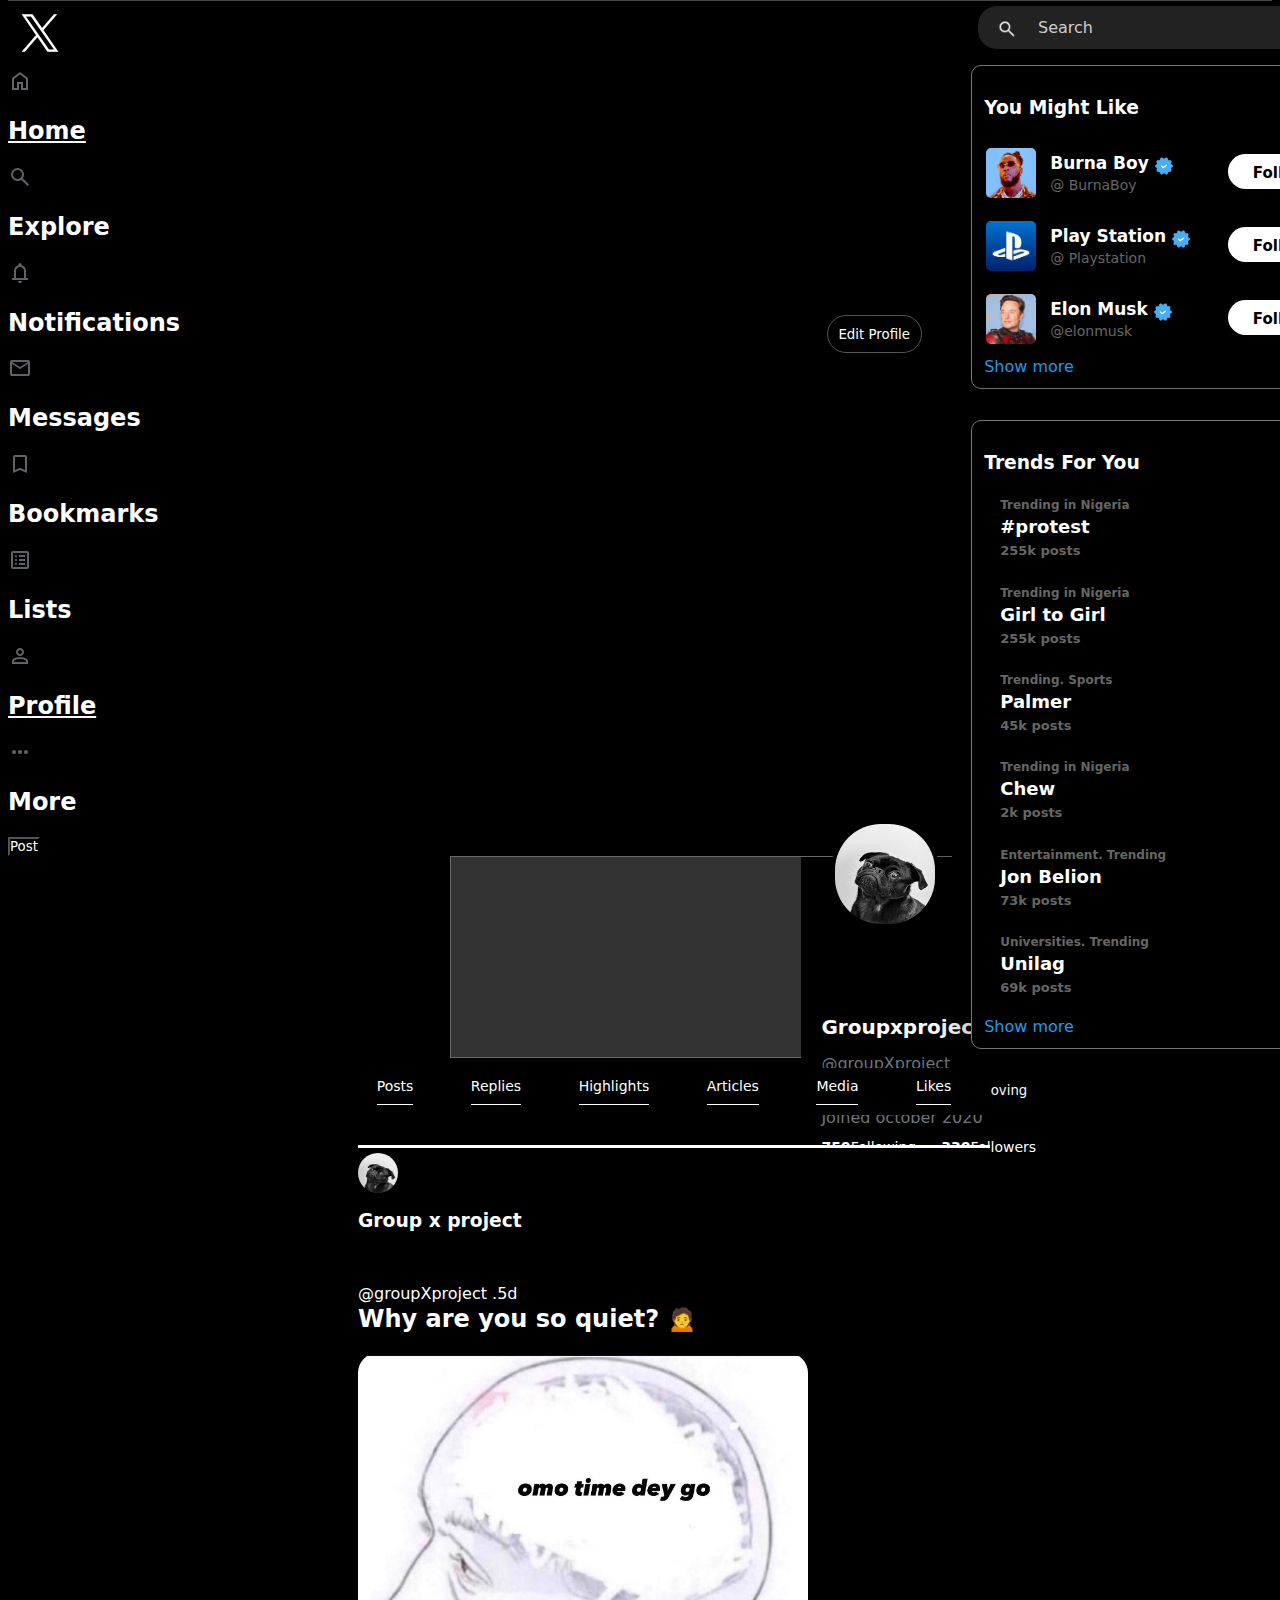
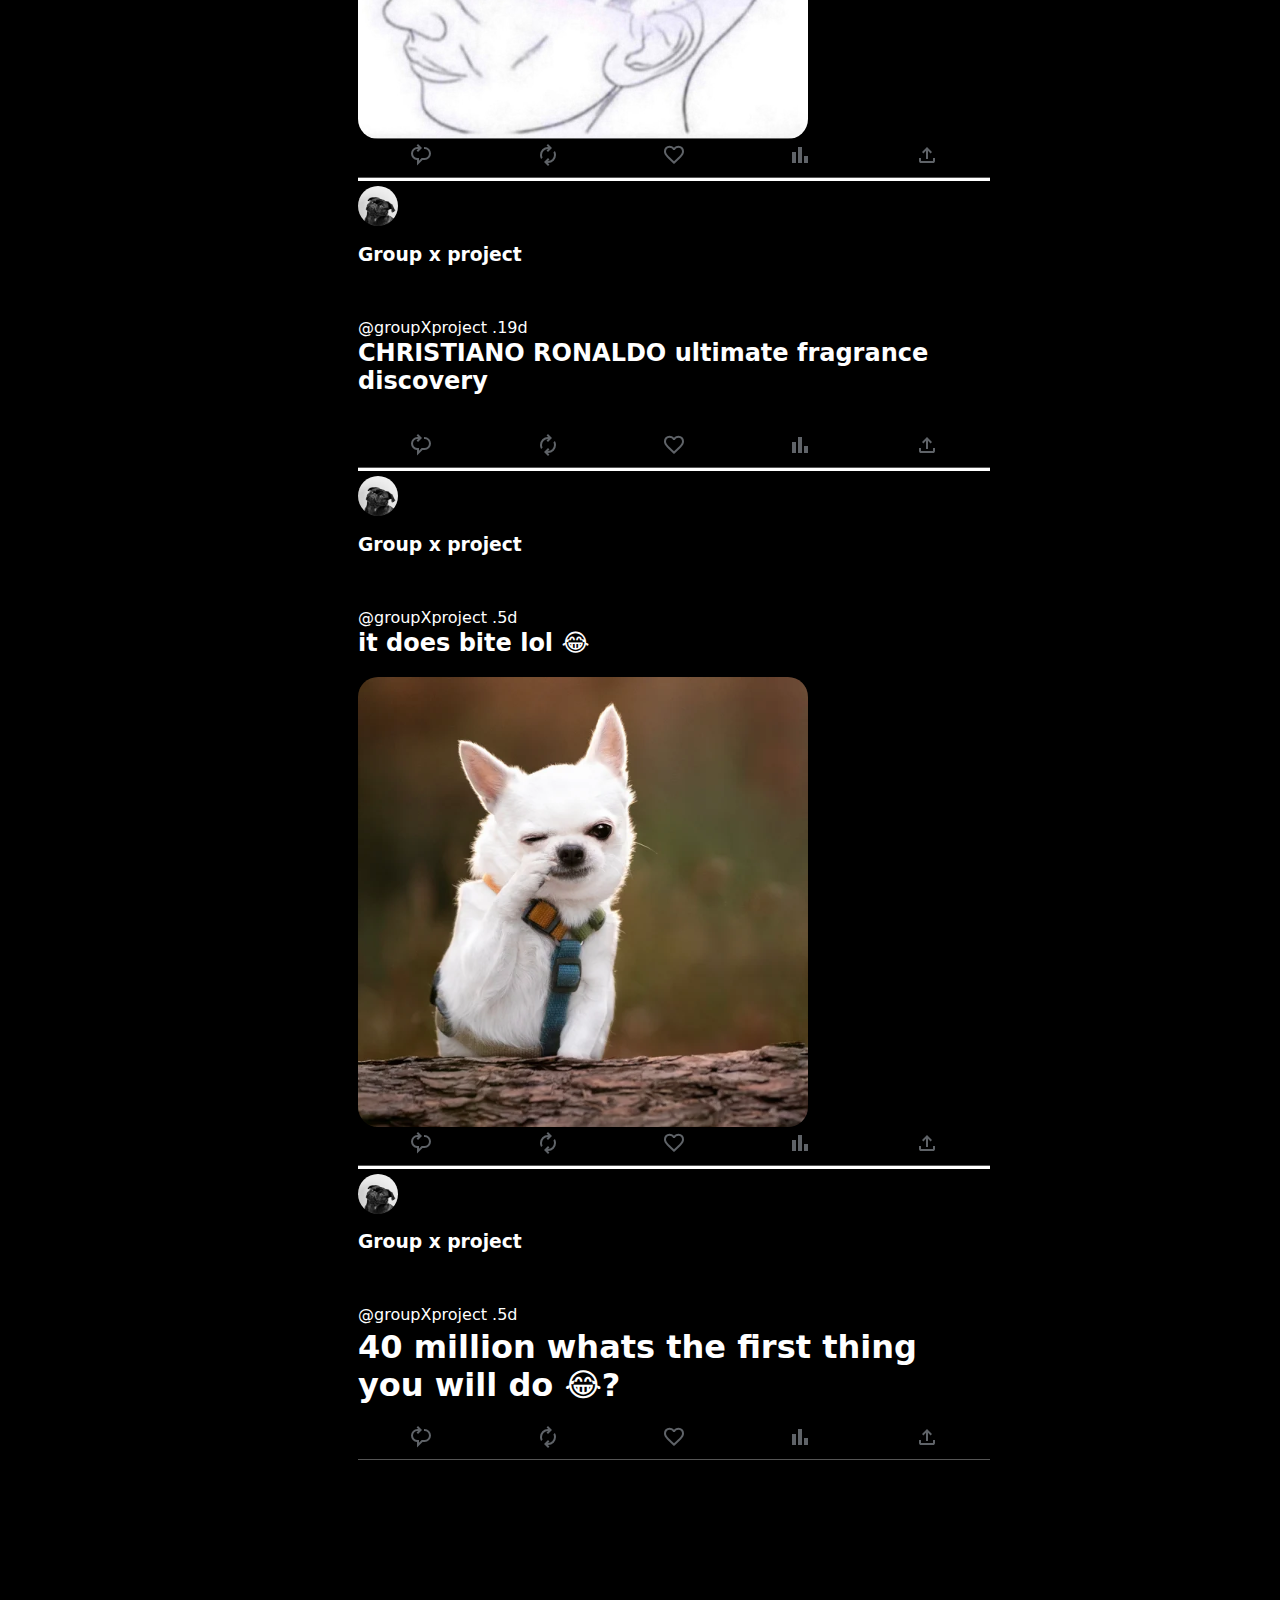
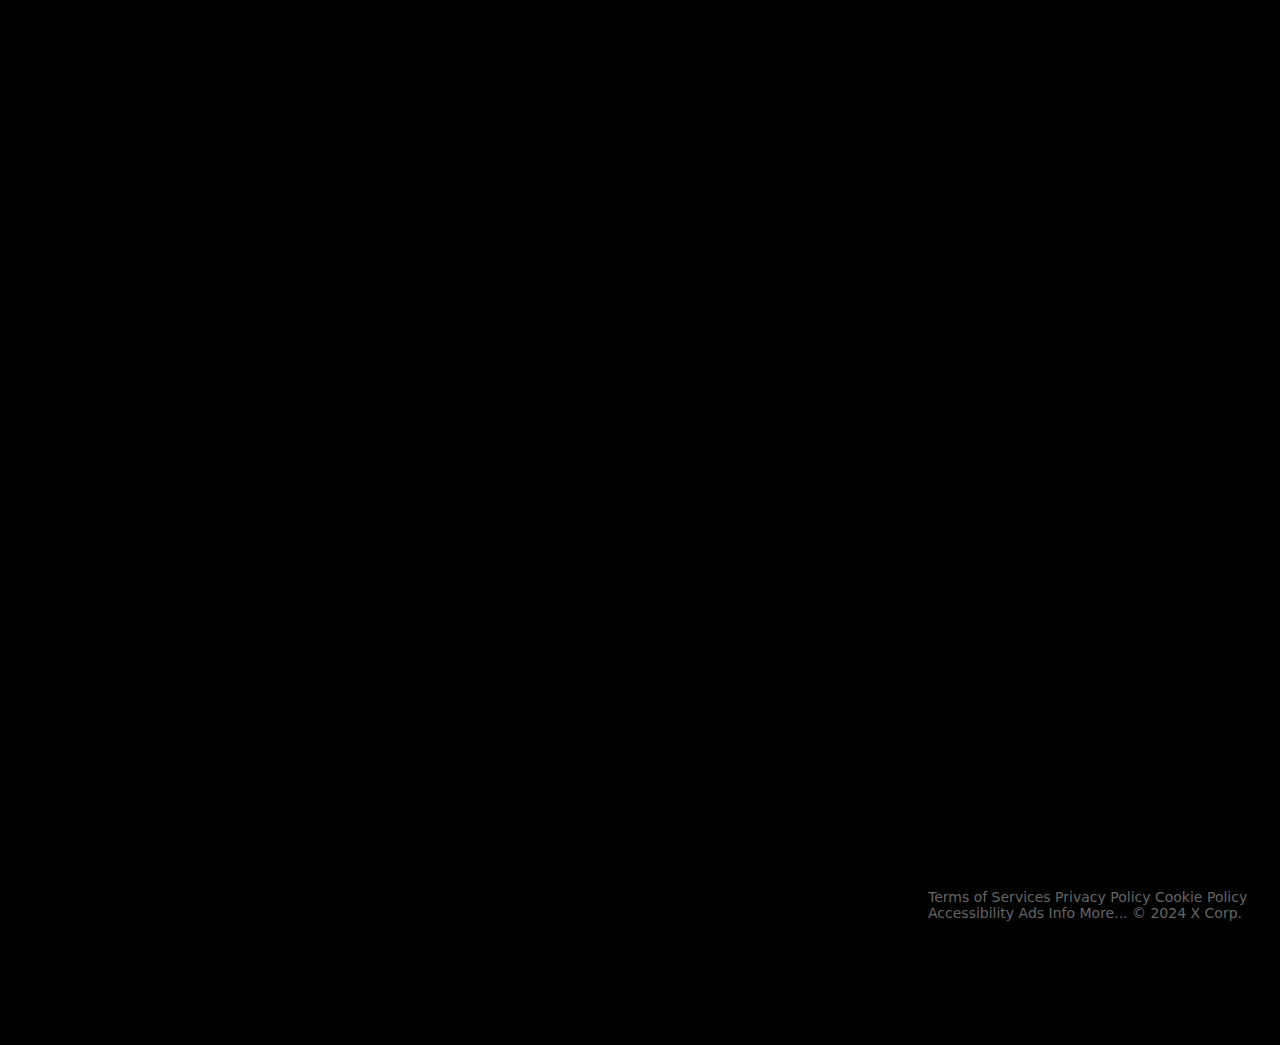
==== commit 72520a52: "uygt" ====
--- a/dikaone (1).html
+++ b/dikaone (1).html
@@ -18,7 +18,6 @@
 <link rel="stylesheet" href="home page.css">
     <link rel="stylesheet" href="https://fonts.googleapis.com/icon?family=Material+Icons"><link rel="stylesheet"  href="https://fonts.googleapis.com/titter.css?family=Material+Symbols+Outlined" rel="stylesheet"/>
 <link rel="stylesheet" href="Dan.css">
-<link rel="stylesheet" href="feed.css">
    
 </head>
 
@@ -123,51 +122,141 @@
      
 
 <!-- posts start -->
-<div class="container">
-    <header class="header">
-        <h1>Twitter Feed</h1>
-    </header>
-    
-    <div class="tweet-input">
-        <textarea placeholder="What's happening?" rows="3"></textarea>
-        <button>Tweet</button>
-    </div>
-    
-    <div class="feed">
-        <div class="tweet">
-            <div class="tweet-header">
-                <img src="https://via.placeholder.com/40" alt="User Avatar" class="avatar">
-                <div class="user-info">
-                    <span class="username">@username</span>
-                    <span class="timestamp">2m ago</span>
-                </div>
-            </div>
-            <p class="tweet-content">This is an example tweet. Just sharing my thoughts!</p>
-        </div>
-
-        <div class="tweet">
-            <div class="tweet-header">
-                <img src="https://via.placeholder.com/40" alt="User Avatar" class="avatar">
-                <div class="user-info">
-                    <span class="username">@anotherUser</span>
-                    <span class="timestamp">5m ago</span>
-                </div>
-            </div>
-            <p class="tweet-content">Another example tweet to illustrate the feed design.</p>
-        </div>
-
-        <div class="tweet">
-            <div class="tweet-header">
-                <img src="https://via.placeholder.com/40" alt="User Avatar" class="avatar">
-                <div class="user-info">
-                    <span class="username">@coolUser</span>
-                    <span class="timestamp">10m ago</span>
-                </div>
-            </div>
-            <p class="tweet-content">Exploring new things today. #MondayMotivation</p>
-        </div>
-    </div>
-</div>
+<section  class=" middle">
+ <div class="post">
+    <div class="post_avatar">
+        <img src="images.jpg" alt="">
+    </div>
+    <div class="post_body">
+        <div class="post_header">
+            <div class="post_headertext">
+                <h3>
+                    Group x project</h3><div class="fix">@groupXproject .5d</div> 
+                
+            </div>
+            <div class="post_headerdescription">
+                <h2>Why are you so quiet? &#128589</h2></p>
+            </div>
+        </div>
+        <img src="photo_2024-09-30_12-27-59.jpg" alt="">
+
+        <div class="post_footer">
+            <i class="material-icons"><svg xmlns="http://www.w3.org/2000/svg" height="24px" viewBox="0 -960 960 960" width="24px" fill="#5f6368"><path d="M320-60v-221q-101-8-170.5-82T80-540q0-109 75.5-184.5T340-800h27l-63-64 56-56 160 160-160 160-56-56 63-64h-27q-75 0-127.5 52.5T160-540q0 75 52.5 127.5T340-360h60v107l107-107h113q75 0 127.5-52.5T800-540q0-75-52.5-127.5T620-720h-20v-80h20q109 0 184.5 75.5T880-540q0 109-75.5 184.5T620-280h-80L320-60Z" ></svg></i>
+      
+                <i class="material-icons"><svg xmlns="http://www.w3.org/2000/svg" height="24px" viewBox="0 -960 960 960" width="24px" fill="#5f6368"><path d="M204-318q-22-38-33-78t-11-82q0-134 93-228t227-94h7l-64-64 56-56 160 160-160 160-56-56 64-64h-7q-100 0-170 70.5T240-478q0 26 6 51t18 49l-60 60ZM481-40 321-200l160-160 56 56-64 64h7q100 0 170-70.5T720-482q0-26-6-51t-18-49l60-60q22 38 33 78t11 82q0 134-93 228t-227 94h-7l64 64-56 56Z"/></svg></i>
+                
+                
+                   <i class="material-icons"><svg xmlns="http://www.w3.org/2000/svg" height="24px" viewBox="0 -960 960 960" width="24px" fill="#5f6368"><path d="m480-120-58-52q-101-91-167-157T150-447.5Q111-500 95.5-544T80-634q0-94 63-157t157-63q52 0 99 22t81 62q34-40 81-62t99-22q94 0 157 63t63 157q0 46-15.5 90T810-447.5Q771-395 705-329T538-172l-58 52Zm0-108q96-86 158-147.5t98-107q36-45.5 50-81t14-70.5q0-60-40-100t-100-40q-47 0-87 26.5T518-680h-76q-15-41-55-67.5T300-774q-60 0-100 40t-40 100q0 35 14 70.5t50 81q36 45.5 98 107T480-228Zm0-273Z"/></svg></i>
+                
+                    <i class="material-icons"><svg xmlns="http://www.w3.org/2000/svg" height="24px" viewBox="0 -960 960 960" width="24px" fill="#5f6368"><path d="M640-160v-280h160v280H640Zm-240 0v-640h160v640H400Zm-240 0v-440h160v440H160Z"/></svg></i>
+                
+                   <i class="material-icons"><svg xmlns="http://www.w3.org/2000/svg" height="24px" viewBox="0 -960 960 960" width="24px" fill="#5f6368"><path d="M440-320v-326L336-542l-56-58 200-200 200 200-56 58-104-104v326h-80ZM240-160q-33 0-56.5-23.5T160-240v-120h80v120h480v-120h80v120q0 33-23.5 56.5T720-160H240Z"/></svg></i>
+        </div>
+    </div>
+ </div>
+
+
+
+
+ <div class="post">
+    <div class="post_avatar">
+        <img src="images.jpg" alt="">
+    </div>
+    <div class="post_body">
+        <div class="post_header">
+            <div class="post_headertext">
+                <h3>
+                    Group x project</h3><div class="fix">@groupXproject .19d</div> 
+                
+            </div>
+            <div class="post_headerdescription">
+                <h2>CHRISTIANO RONALDO ultimate fragrance discovery</h2></p>
+            </div>
+        </div>
+        <div class="pic"></div>
+        <img src="ronaldo.jpeg" alt="">
+
+        <div class="post_footer">
+            <i class="material-icons"><svg xmlns="http://www.w3.org/2000/svg" height="24px" viewBox="0 -960 960 960" width="24px" fill="#5f6368"><path d="M320-60v-221q-101-8-170.5-82T80-540q0-109 75.5-184.5T340-800h27l-63-64 56-56 160 160-160 160-56-56 63-64h-27q-75 0-127.5 52.5T160-540q0 75 52.5 127.5T340-360h60v107l107-107h113q75 0 127.5-52.5T800-540q0-75-52.5-127.5T620-720h-20v-80h20q109 0 184.5 75.5T880-540q0 109-75.5 184.5T620-280h-80L320-60Z" ></svg></i>
+      
+                <i class="material-icons"><svg xmlns="http://www.w3.org/2000/svg" height="24px" viewBox="0 -960 960 960" width="24px" fill="#5f6368"><path d="M204-318q-22-38-33-78t-11-82q0-134 93-228t227-94h7l-64-64 56-56 160 160-160 160-56-56 64-64h-7q-100 0-170 70.5T240-478q0 26 6 51t18 49l-60 60ZM481-40 321-200l160-160 56 56-64 64h7q100 0 170-70.5T720-482q0-26-6-51t-18-49l60-60q22 38 33 78t11 82q0 134-93 228t-227 94h-7l64 64-56 56Z"/></svg></i>
+                
+                
+                   <i class="material-icons"><svg xmlns="http://www.w3.org/2000/svg" height="24px" viewBox="0 -960 960 960" width="24px" fill="#5f6368"><path d="m480-120-58-52q-101-91-167-157T150-447.5Q111-500 95.5-544T80-634q0-94 63-157t157-63q52 0 99 22t81 62q34-40 81-62t99-22q94 0 157 63t63 157q0 46-15.5 90T810-447.5Q771-395 705-329T538-172l-58 52Zm0-108q96-86 158-147.5t98-107q36-45.5 50-81t14-70.5q0-60-40-100t-100-40q-47 0-87 26.5T518-680h-76q-15-41-55-67.5T300-774q-60 0-100 40t-40 100q0 35 14 70.5t50 81q36 45.5 98 107T480-228Zm0-273Z"/></svg></i>
+                
+                    <i class="material-icons"><svg xmlns="http://www.w3.org/2000/svg" height="24px" viewBox="0 -960 960 960" width="24px" fill="#5f6368"><path d="M640-160v-280h160v280H640Zm-240 0v-640h160v640H400Zm-240 0v-440h160v440H160Z"/></svg></i>
+                
+                   <i class="material-icons"><svg xmlns="http://www.w3.org/2000/svg" height="24px" viewBox="0 -960 960 960" width="24px" fill="#5f6368"><path d="M440-320v-326L336-542l-56-58 200-200 200 200-56 58-104-104v326h-80ZM240-160q-33 0-56.5-23.5T160-240v-120h80v120h480v-120h80v120q0 33-23.5 56.5T720-160H240Z"/></svg></i>
+        </div>
+    </div>
+ </div>
+
+ <div class="post">
+    <div class="post_avatar">
+        <img src="images.jpg" alt="">
+    </div>
+    <div class="post_body">
+        <div class="post_header">
+            <div class="post_headertext">
+                <h3>
+                    Group x project</h3><div class="fix">@groupXproject .5d</div> 
+                
+            </div>
+            <div class="post_headerdescription">
+                <h2>it does bite lol &#128514;
+                </h2></p>
+            </div>
+        </div>
+        <img src="Funny_Dog_S.webp" alt="">
+
+        <div class="post_footer">
+            <i class="material-icons"><svg xmlns="http://www.w3.org/2000/svg" height="24px" viewBox="0 -960 960 960" width="24px" fill="#5f6368"><path d="M320-60v-221q-101-8-170.5-82T80-540q0-109 75.5-184.5T340-800h27l-63-64 56-56 160 160-160 160-56-56 63-64h-27q-75 0-127.5 52.5T160-540q0 75 52.5 127.5T340-360h60v107l107-107h113q75 0 127.5-52.5T800-540q0-75-52.5-127.5T620-720h-20v-80h20q109 0 184.5 75.5T880-540q0 109-75.5 184.5T620-280h-80L320-60Z" ></svg></i>
+      
+                <i class="material-icons"><svg xmlns="http://www.w3.org/2000/svg" height="24px" viewBox="0 -960 960 960" width="24px" fill="#5f6368"><path d="M204-318q-22-38-33-78t-11-82q0-134 93-228t227-94h7l-64-64 56-56 160 160-160 160-56-56 64-64h-7q-100 0-170 70.5T240-478q0 26 6 51t18 49l-60 60ZM481-40 321-200l160-160 56 56-64 64h7q100 0 170-70.5T720-482q0-26-6-51t-18-49l60-60q22 38 33 78t11 82q0 134-93 228t-227 94h-7l64 64-56 56Z"/></svg></i>
+                
+                
+                   <i class="material-icons"><svg xmlns="http://www.w3.org/2000/svg" height="24px" viewBox="0 -960 960 960" width="24px" fill="#5f6368"><path d="m480-120-58-52q-101-91-167-157T150-447.5Q111-500 95.5-544T80-634q0-94 63-157t157-63q52 0 99 22t81 62q34-40 81-62t99-22q94 0 157 63t63 157q0 46-15.5 90T810-447.5Q771-395 705-329T538-172l-58 52Zm0-108q96-86 158-147.5t98-107q36-45.5 50-81t14-70.5q0-60-40-100t-100-40q-47 0-87 26.5T518-680h-76q-15-41-55-67.5T300-774q-60 0-100 40t-40 100q0 35 14 70.5t50 81q36 45.5 98 107T480-228Zm0-273Z"/></svg></i>
+                
+                    <i class="material-icons"><svg xmlns="http://www.w3.org/2000/svg" height="24px" viewBox="0 -960 960 960" width="24px" fill="#5f6368"><path d="M640-160v-280h160v280H640Zm-240 0v-640h160v640H400Zm-240 0v-440h160v440H160Z"/></svg></i>
+                
+                   <i class="material-icons"><svg xmlns="http://www.w3.org/2000/svg" height="24px" viewBox="0 -960 960 960" width="24px" fill="#5f6368"><path d="M440-320v-326L336-542l-56-58 200-200 200 200-56 58-104-104v326h-80ZM240-160q-33 0-56.5-23.5T160-240v-120h80v120h480v-120h80v120q0 33-23.5 56.5T720-160H240Z"/></svg></i>
+        </div>
+    </div>
+ </div>
+
+
+ <div class="post">
+    <div class="post_avatar">
+        <img src="images.jpg" alt="">
+    </div>
+    <div class="post_body">
+        <div class="post_header">
+            <div class="post_headertext">
+                <h3>
+                    Group x project</h3><div class="fix">@groupXproject .5d</div> 
+                
+            </div>
+            <div class="post_headerdescription">
+                <h1>40 million whats the first thing you will do &#128514;?</h1>
+            </div>
+        </div>
+        <!-- <img src="photo_2024-09-30_12-27-59.jpg" alt=""> -->
+
+        <div class="post_footer">
+            <i class="material-icons"><svg xmlns="http://www.w3.org/2000/svg" height="24px" viewBox="0 -960 960 960" width="24px" fill="#5f6368"><path d="M320-60v-221q-101-8-170.5-82T80-540q0-109 75.5-184.5T340-800h27l-63-64 56-56 160 160-160 160-56-56 63-64h-27q-75 0-127.5 52.5T160-540q0 75 52.5 127.5T340-360h60v107l107-107h113q75 0 127.5-52.5T800-540q0-75-52.5-127.5T620-720h-20v-80h20q109 0 184.5 75.5T880-540q0 109-75.5 184.5T620-280h-80L320-60Z" ></svg></i>
+      
+                <i class="material-icons"><svg xmlns="http://www.w3.org/2000/svg" height="24px" viewBox="0 -960 960 960" width="24px" fill="#5f6368"><path d="M204-318q-22-38-33-78t-11-82q0-134 93-228t227-94h7l-64-64 56-56 160 160-160 160-56-56 64-64h-7q-100 0-170 70.5T240-478q0 26 6 51t18 49l-60 60ZM481-40 321-200l160-160 56 56-64 64h7q100 0 170-70.5T720-482q0-26-6-51t-18-49l60-60q22 38 33 78t11 82q0 134-93 228t-227 94h-7l64 64-56 56Z"/></svg></i>
+                
+                
+                   <i class="material-icons"><svg xmlns="http://www.w3.org/2000/svg" height="24px" viewBox="0 -960 960 960" width="24px" fill="#5f6368"><path d="m480-120-58-52q-101-91-167-157T150-447.5Q111-500 95.5-544T80-634q0-94 63-157t157-63q52 0 99 22t81 62q34-40 81-62t99-22q94 0 157 63t63 157q0 46-15.5 90T810-447.5Q771-395 705-329T538-172l-58 52Zm0-108q96-86 158-147.5t98-107q36-45.5 50-81t14-70.5q0-60-40-100t-100-40q-47 0-87 26.5T518-680h-76q-15-41-55-67.5T300-774q-60 0-100 40t-40 100q0 35 14 70.5t50 81q36 45.5 98 107T480-228Zm0-273Z"/></svg></i>
+                
+                    <i class="material-icons"><svg xmlns="http://www.w3.org/2000/svg" height="24px" viewBox="0 -960 960 960" width="24px" fill="#5f6368"><path d="M640-160v-280h160v280H640Zm-240 0v-640h160v640H400Zm-240 0v-440h160v440H160Z"/></svg></i>
+                
+                   <i class="material-icons"><svg xmlns="http://www.w3.org/2000/svg" height="24px" viewBox="0 -960 960 960" width="24px" fill="#5f6368"><path d="M440-320v-326L336-542l-56-58 200-200 200 200-56 58-104-104v326h-80ZM240-160q-33 0-56.5-23.5T160-240v-120h80v120h480v-120h80v120q0 33-23.5 56.5T720-160H240Z"/></svg></i>
+        </div>
+    </div>
+ </div>
+</section>
 <!--Dunsimi code-->
 
 
